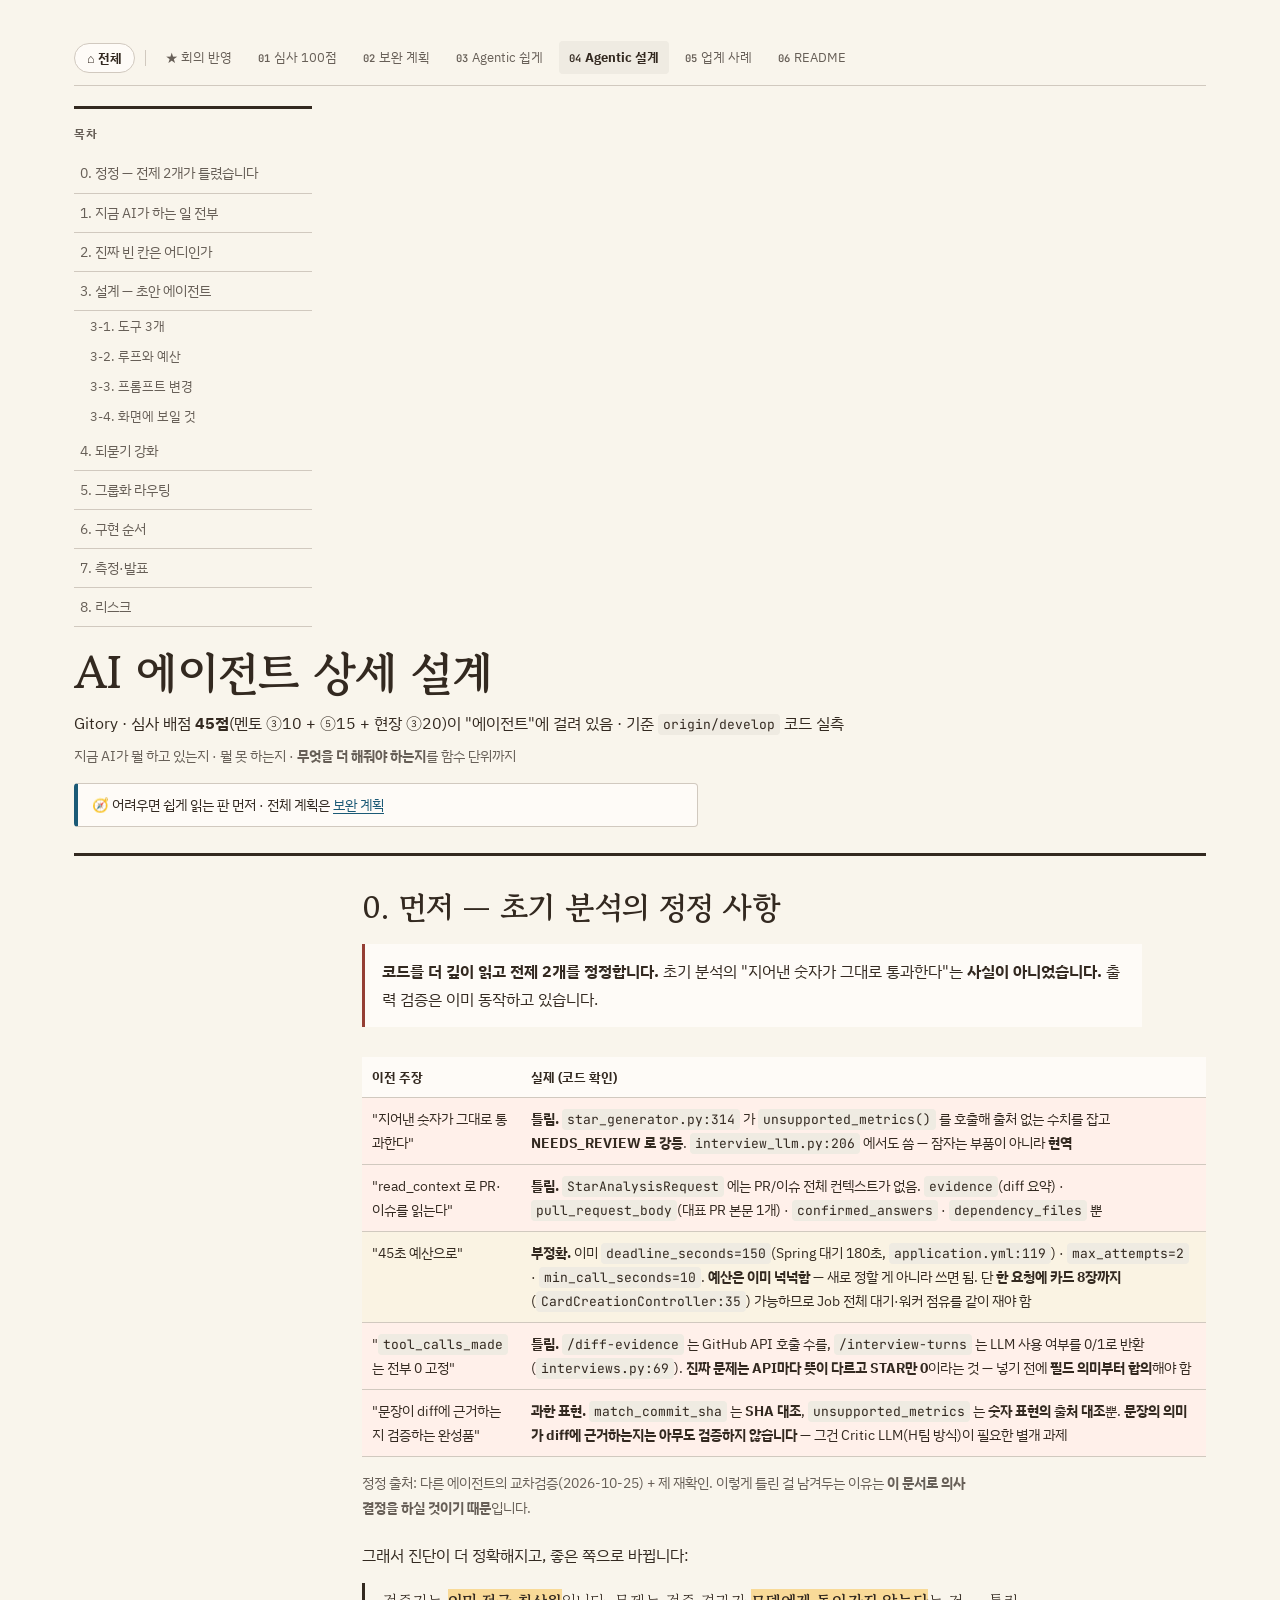
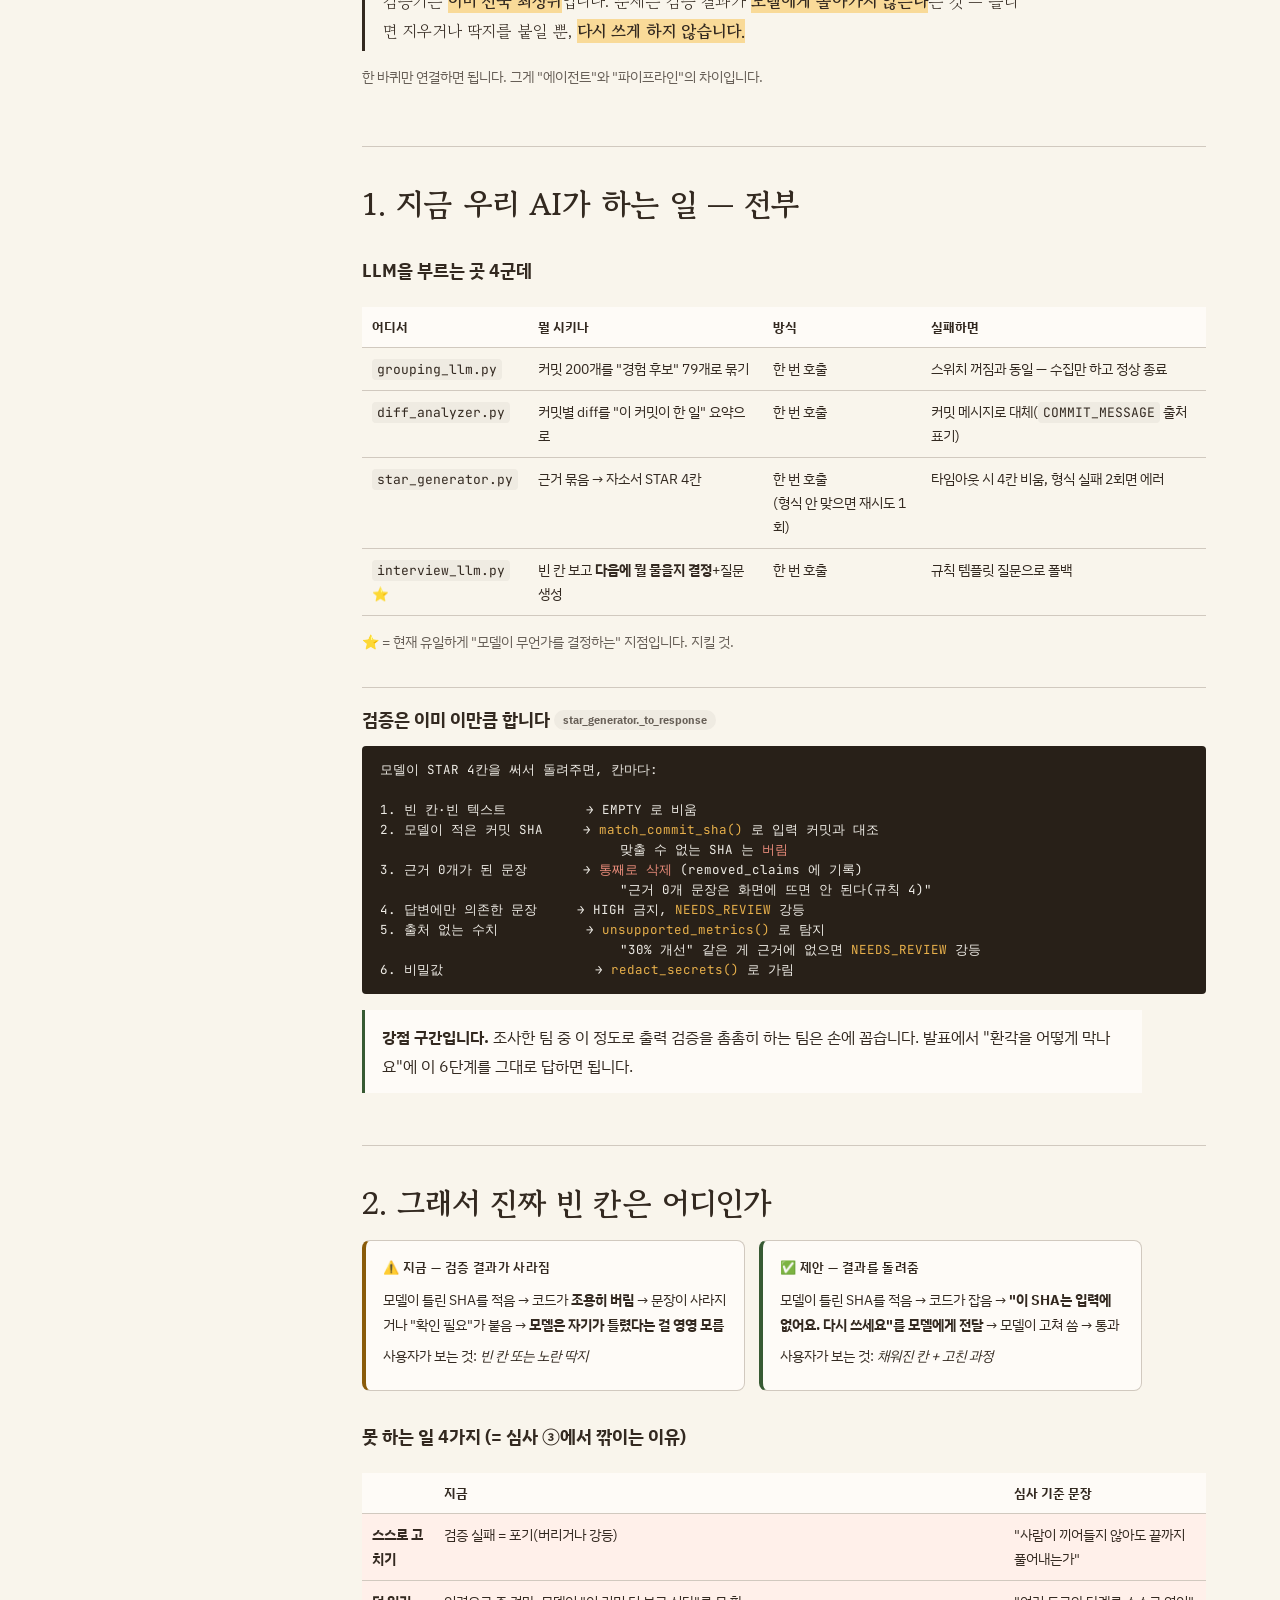
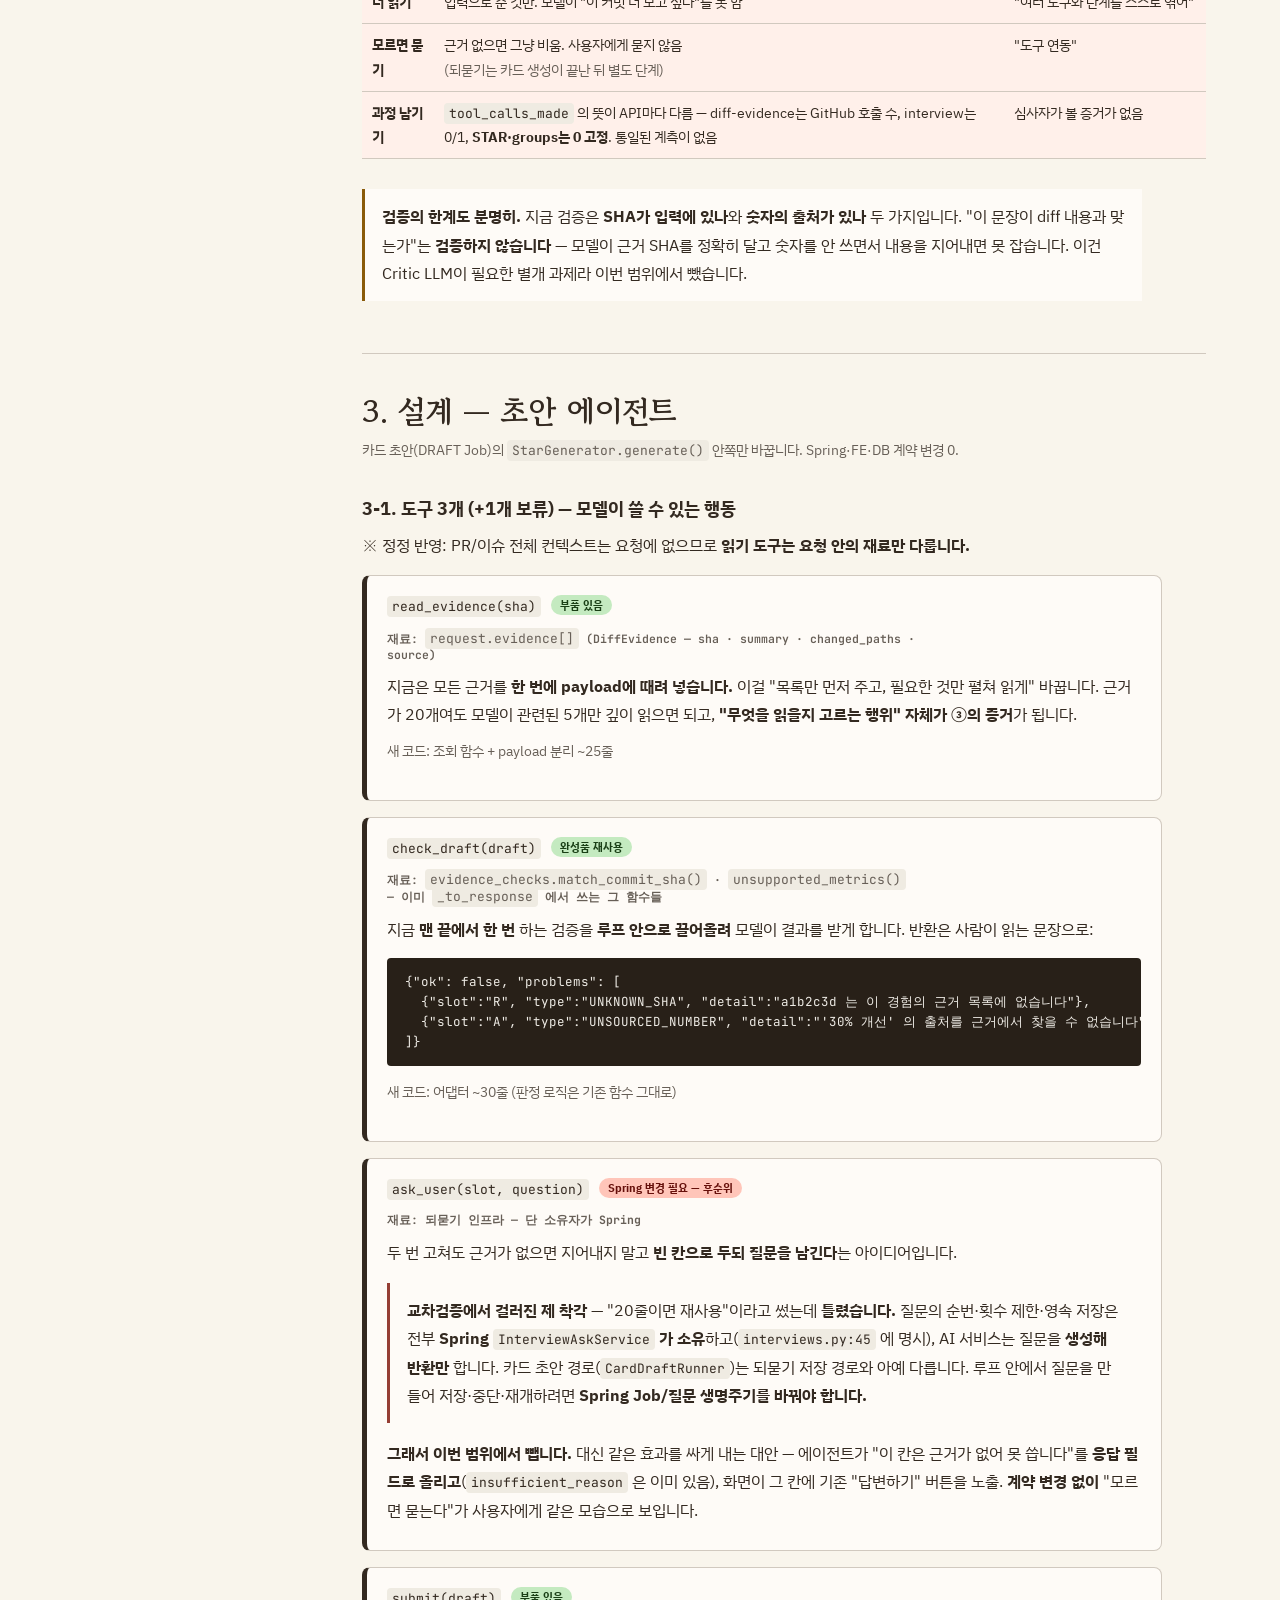
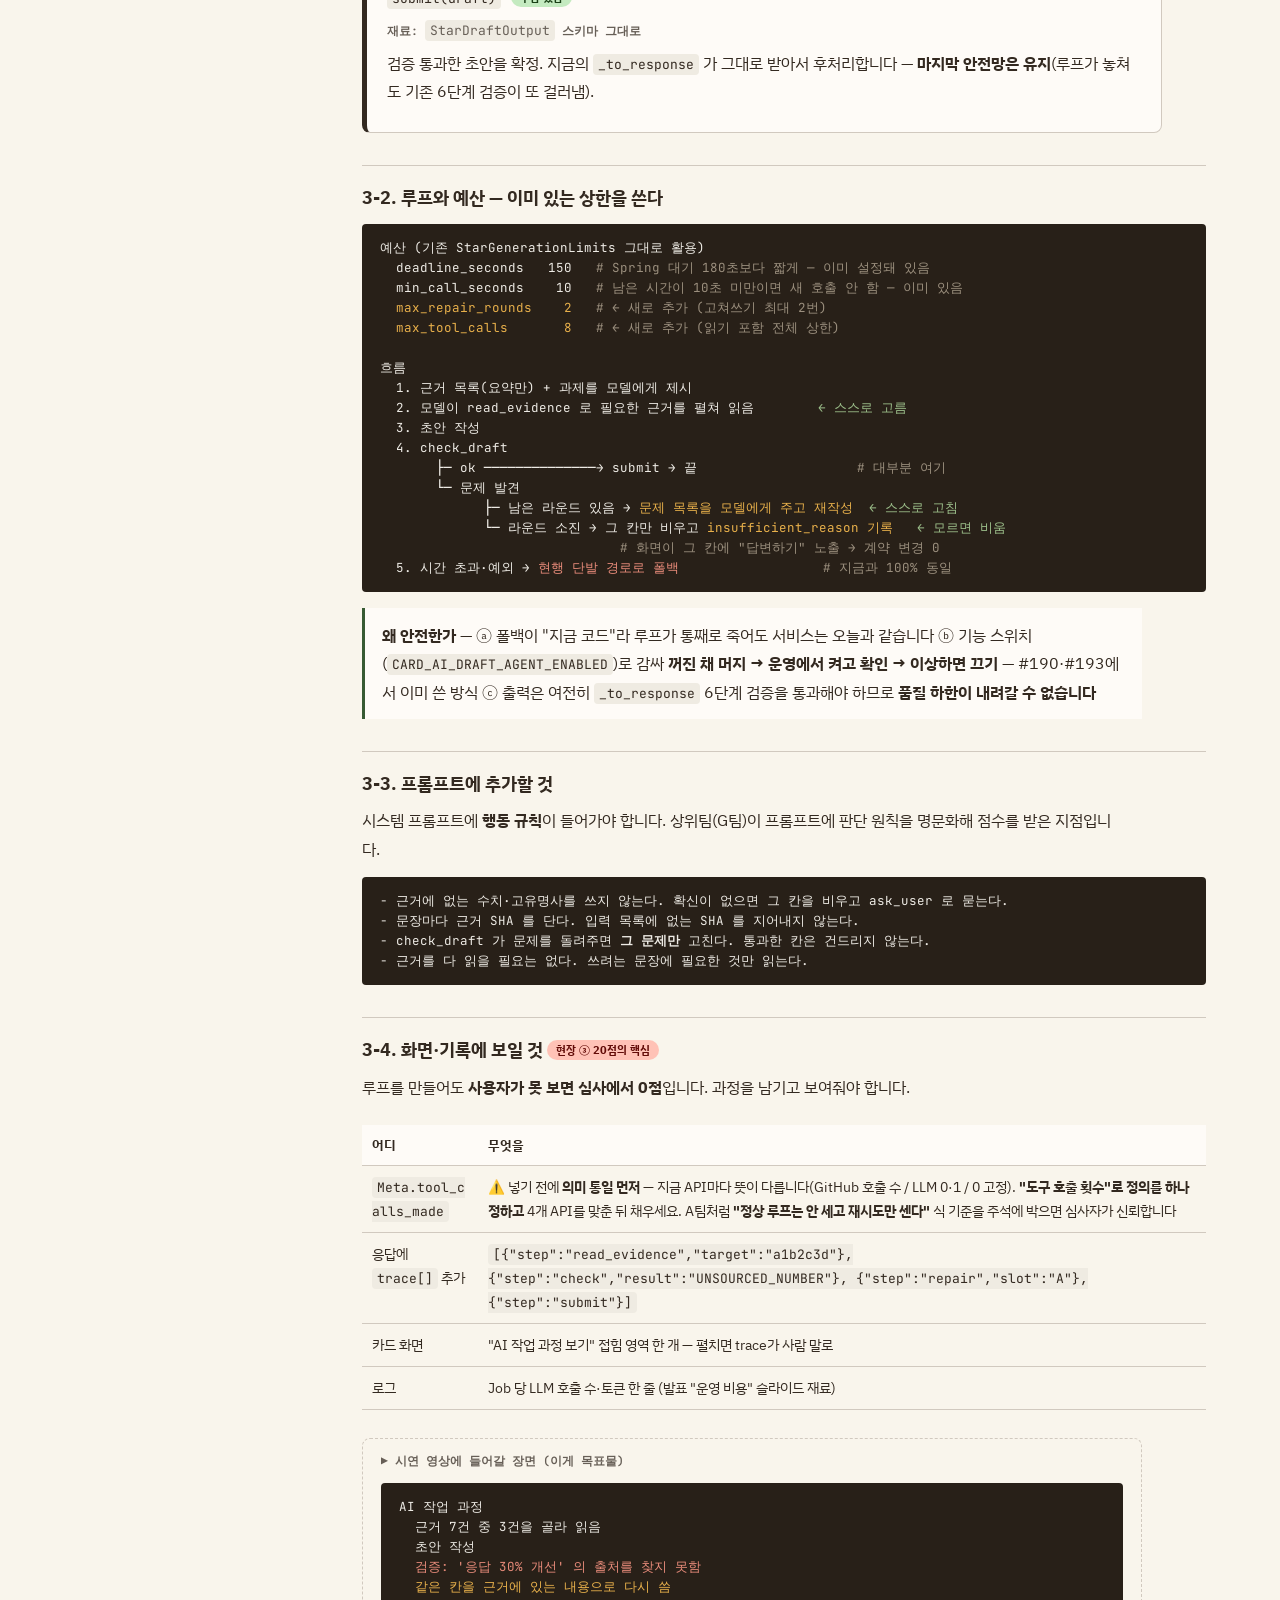
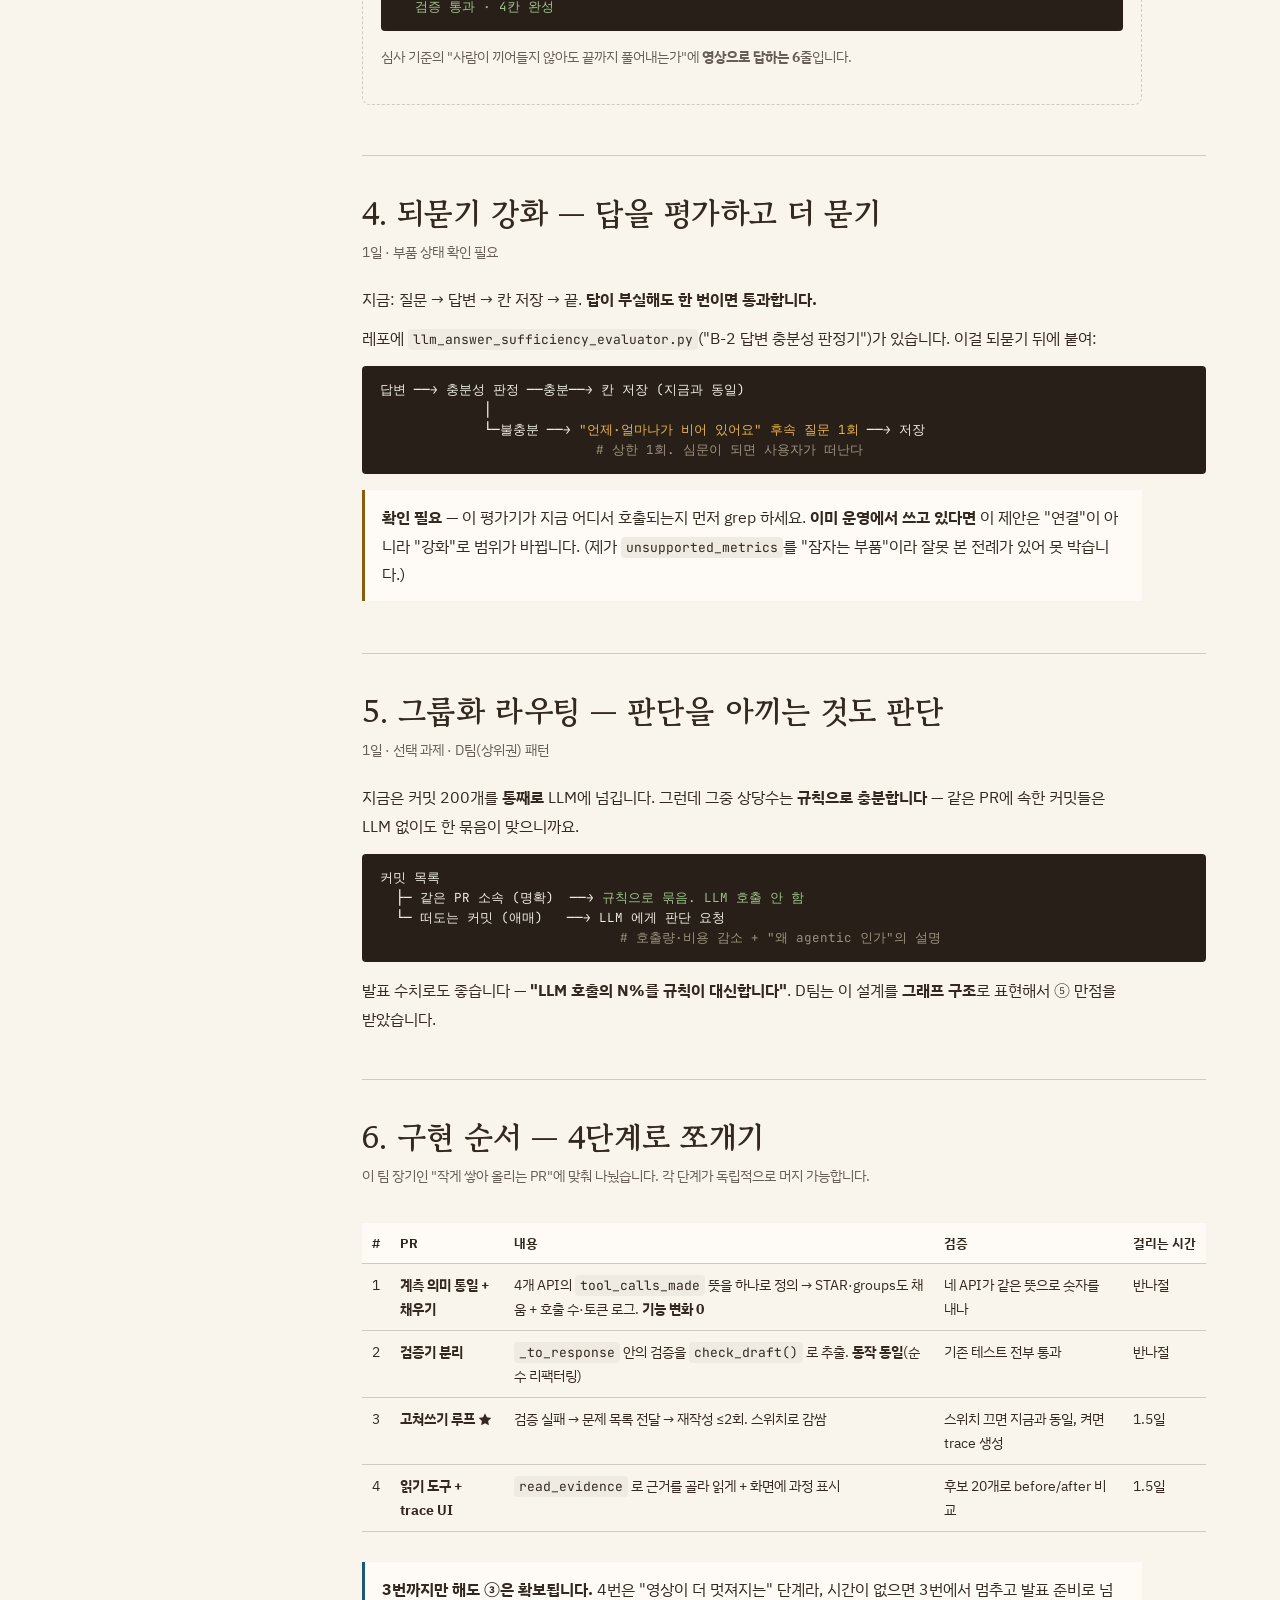
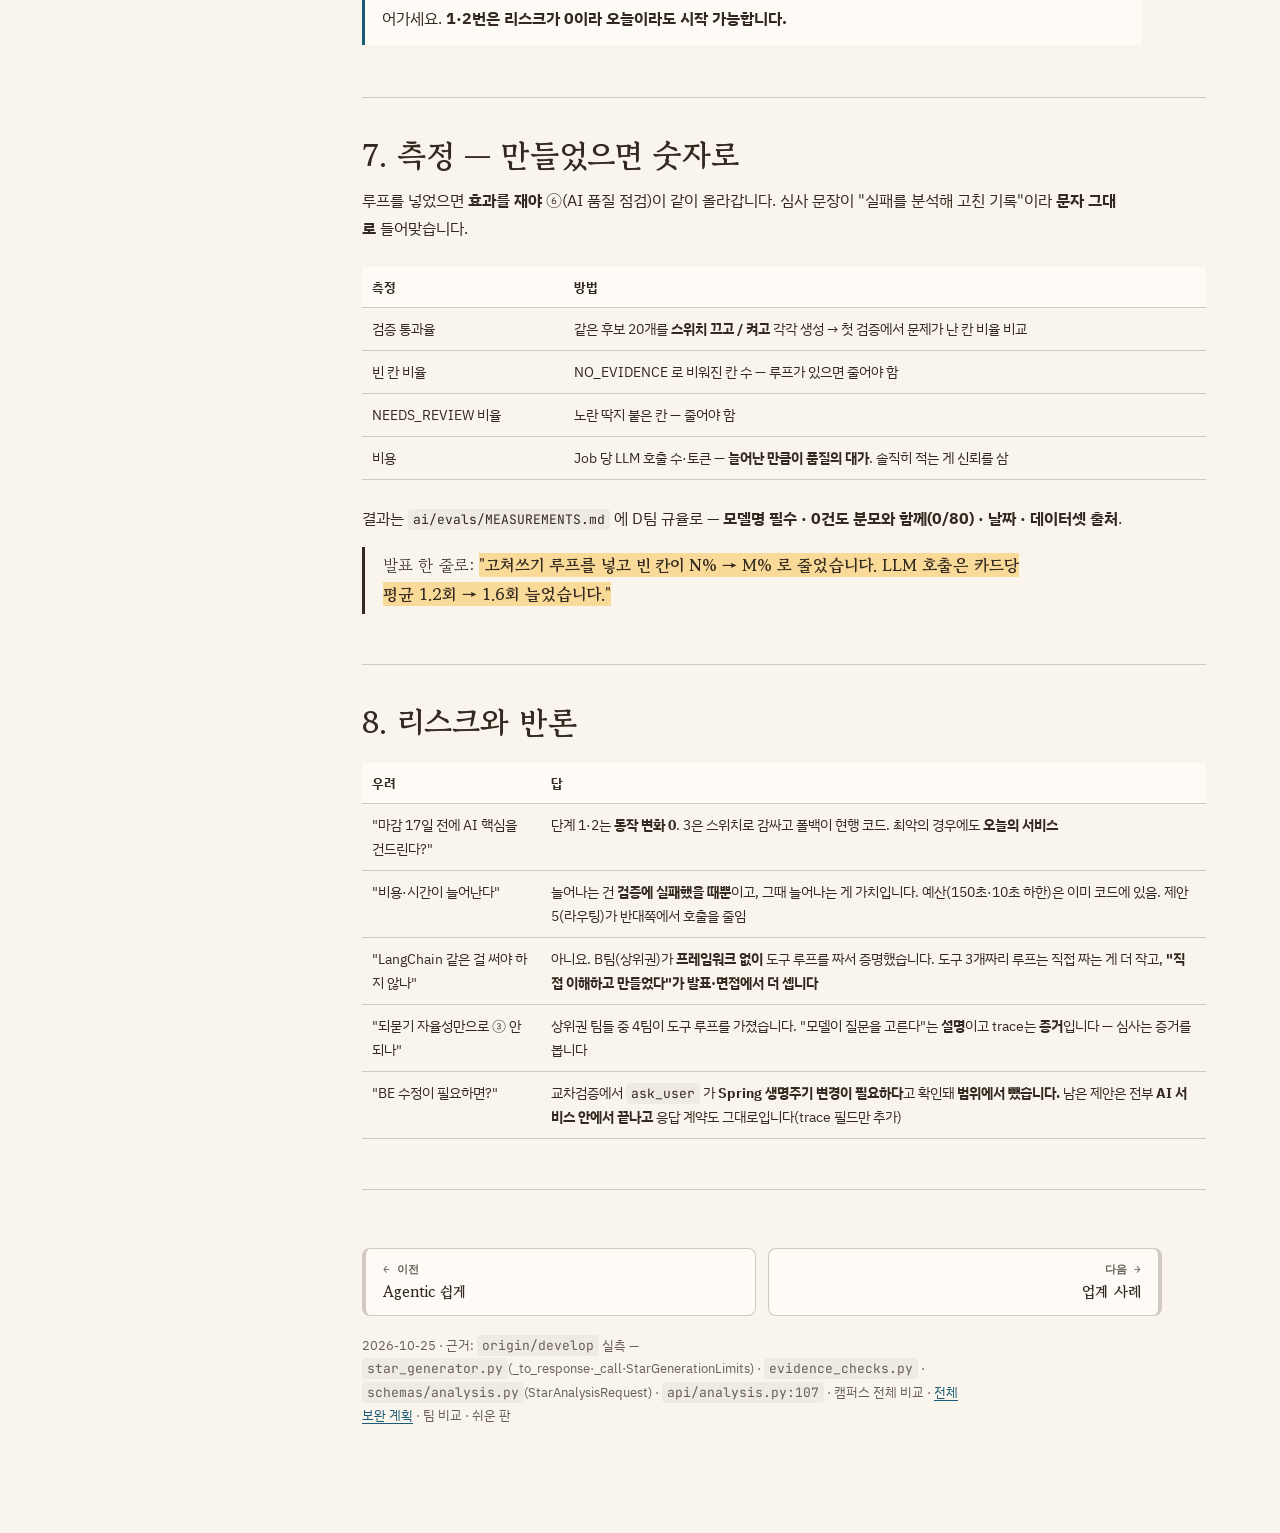
==== agentic-1025.html @ 034ca765 "Gitory 심사 대비 분석 자료" ====
<!doctype html>
<html lang="ko">
<head>
<meta charset="utf-8">
<meta name="viewport" content="width=device-width, initial-scale=1">
<title>AI 에이전트 상세 설계 — Gitory</title>
<link rel="stylesheet" href="claude/tokens.css">
<link rel="stylesheet" href="claude/style.css">
<link rel="stylesheet" href="nav.css">
<style>
.vs{display:grid;grid-template-columns:1fr 1fr;gap:14px;margin:16px 0;max-width:78ch}
.vs .col{border:1px solid var(--color-rule);border-radius:var(--radius-md);padding:15px 17px;background:var(--color-surface)}
.vs .col h4{margin:0 0 9px;font-size:13px;letter-spacing:.03em;color:var(--color-ink);border:0;padding:0}
.vs .now{border-left:4px solid var(--color-amber)}
.vs .next{border-left:4px solid var(--color-green)}
.vs .col p{font-size:14px;margin:6px 0}
.step{border:1px solid var(--color-rule);border-left:5px solid var(--color-ink);border-radius:var(--radius-md);padding:16px 20px;margin:16px 0;max-width:80ch;background:var(--color-surface)}
.step>h4{margin:0 0 10px;font-size:15.5px;color:var(--color-ink);font-weight:700}
.step .meta{font:600 11.5px var(--font-code);color:var(--color-muted);margin-bottom:10px}
.badge{display:inline-block;font:700 10.5px var(--font-body);padding:2px 9px;border-radius:999px;vertical-align:2px;margin-left:6px}
.b-have{background:oklch(90% 0.07 142);color:oklch(33% 0.08 142)}
.b-new{background:oklch(90% 0.08 86);color:oklch(35% 0.1 70)}
.b-fix{background:oklch(89% 0.09 29);color:oklch(33% 0.12 29)}
.scene{border:1px dashed var(--color-rule);border-radius:var(--radius-md);padding:14px 18px;margin:14px 0;max-width:78ch;background:var(--color-paper)}
.scene .t{font:600 11.5px var(--font-code);color:var(--color-muted);display:block;margin-bottom:8px}
</style>
</head>
<body>
<div class="wrap">

<nav class="docnav">
  <a class="home" href="index.html">⌂ 전체</a>
  <span class="sep"></span>
  <a class="d" href="roadmap-1026.html"><span class="k">★</span>회의 반영</a>
  <a class="d" href="rubric-1025.html"><span class="k">01</span>심사 100점</a>
  <a class="d" href="improve-1025.html"><span class="k">02</span>보완 계획</a>
  <a class="d" href="agentic-easy.html"><span class="k">03</span>Agentic 쉽게</a>
  <a class="d on" href="agentic-1025.html"><span class="k">04</span>Agentic 설계</a>
  <a class="d" href="industry-1025.html"><span class="k">05</span>업계 사례</a>
  <a class="d" href="readme-1025.html"><span class="k">06</span>README</a>
</nav>

<header class="hero">
  <h1>AI 에이전트 상세 설계</h1>
  <p class="context">Gitory · 심사 배점 <b>45점</b>(멘토 ③10 + ⑤15 + 현장 ③20)이 "에이전트"에 걸려 있음 · 기준 <code>origin/develop</code> 코드 실측</p>
  <p>지금 AI가 뭘 하고 있는지 · 뭘 못 하는지 · <b>무엇을 더 해줘야 하는지</b>를 함수 단위까지</p>
  <p class="owner">🧭 어려우면 쉽게 읽는 판 먼저 · 전체 계획은 <a href="improve-1025.html">보완 계획</a></p>
</header>

<nav class="toc">
  <b>목차</b>
  <a href="#s0">0. 정정 — 전제 2개가 틀렸습니다</a>
  <a href="#s1">1. 지금 AI가 하는 일 전부</a>
  <a href="#s2">2. 진짜 빈 칸은 어디인가</a>
  <a href="#s3">3. 설계 — 초안 에이전트</a>
  <a href="#s3a" class="sub">3-1. 도구 3개</a>
  <a href="#s3b" class="sub">3-2. 루프와 예산</a>
  <a href="#s3c" class="sub">3-3. 프롬프트 변경</a>
  <a href="#s3d" class="sub">3-4. 화면에 보일 것</a>
  <a href="#s4">4. 되묻기 강화</a>
  <a href="#s5">5. 그룹화 라우팅</a>
  <a href="#s6">6. 구현 순서</a>
  <a href="#s7">7. 측정·발표</a>
  <a href="#s8">8. 리스크</a>
</nav>

<section id="s0">
  <h2>0. 먼저 — 초기 분석의 정정 사항</h2>
  <div class="note r"><p><b>코드를 더 깊이 읽고 전제 2개를 정정합니다.</b> 초기 분석의 "지어낸 숫자가 그대로 통과한다"는 <b>사실이 아니었습니다.</b> 출력 검증은 이미 동작하고 있습니다.</p></div>

  <div class="tblw"><table>
    <tr><th>이전 주장</th><th>실제 (코드 확인)</th></tr>
    <tr class="bad"><td>"지어낸 숫자가 그대로 통과한다"</td><td><b>틀림.</b> <code>star_generator.py:314</code> 가 <code>unsupported_metrics()</code> 를 호출해 출처 없는 수치를 잡고 <b>NEEDS_REVIEW 로 강등</b>. <code>interview_llm.py:206</code> 에서도 씀 — 잠자는 부품이 아니라 <b>현역</b></td></tr>
    <tr class="bad"><td>"read_context 로 PR·이슈를 읽는다"</td><td><b>틀림.</b> <code>StarAnalysisRequest</code> 에는 PR/이슈 전체 컨텍스트가 없음. <code>evidence</code>(diff 요약) · <code>pull_request_body</code>(대표 PR 본문 1개) · <code>confirmed_answers</code> · <code>dependency_files</code> 뿐</td></tr>
    <tr class="warn"><td>"45초 예산으로"</td><td><b>부정확.</b> 이미 <code>deadline_seconds=150</code>(Spring 대기 180초, <code>application.yml:119</code>) · <code>max_attempts=2</code> · <code>min_call_seconds=10</code>. <b>예산은 이미 넉넉함</b> — 새로 정할 게 아니라 쓰면 됨. 단 <b>한 요청에 카드 8장까지</b>(<code>CardCreationController:35</code>) 가능하므로 Job 전체 대기·워커 점유를 같이 재야 함</td></tr>
    <tr class="bad"><td>"<code>tool_calls_made</code> 는 전부 0 고정"</td><td><b>틀림.</b> <code>/diff-evidence</code> 는 GitHub API 호출 수를, <code>/interview-turns</code> 는 LLM 사용 여부를 0/1로 반환(<code>interviews.py:69</code>). <b>진짜 문제는 API마다 뜻이 다르고 STAR만 0</b>이라는 것 — 넣기 전에 <b>필드 의미부터 합의</b>해야 함</td></tr>
    <tr class="bad"><td>"문장이 diff에 근거하는지 검증하는 완성품"</td><td><b>과한 표현.</b> <code>match_commit_sha</code> 는 <b>SHA 대조</b>, <code>unsupported_metrics</code> 는 <b>숫자 표현의 출처 대조</b>뿐. <b>문장의 의미가 diff에 근거하는지는 아무도 검증하지 않습니다</b> — 그건 Critic LLM(H팀 방식)이 필요한 별개 과제</td></tr>
  </table></div>
  <p class="kicker">정정 출처: 다른 에이전트의 교차검증(2026-10-25) + 제 재확인. 이렇게 틀린 걸 남겨두는 이유는 <b>이 문서로 의사결정을 하실 것이기 때문</b>입니다.</p>

  <p>그래서 진단이 더 정확해지고, 좋은 쪽으로 바뀝니다:</p>
  <div class="say">검증기는 <b>이미 전국 최상위</b>입니다. 문제는 검증 결과가 <b>모델에게 돌아가지 않는다</b>는 것 — 틀리면 지우거나 딱지를 붙일 뿐, <b>다시 쓰게 하지 않습니다.</b></div>
  <p class="kicker">한 바퀴만 연결하면 됩니다. 그게 "에이전트"와 "파이프라인"의 차이입니다.</p>
</section>

<section id="s1">
  <h2>1. 지금 우리 AI가 하는 일 — 전부</h2>

  <h3>LLM을 부르는 곳 4군데</h3>
  <div class="tblw"><table>
    <tr><th>어디서</th><th>뭘 시키나</th><th>방식</th><th>실패하면</th></tr>
    <tr><td><code>grouping_llm.py</code></td><td>커밋 200개를 "경험 후보" 79개로 묶기</td><td>한 번 호출</td><td>스위치 꺼짐과 동일 — 수집만 하고 정상 종료</td></tr>
    <tr><td><code>diff_analyzer.py</code></td><td>커밋별 diff를 "이 커밋이 한 일" 요약으로</td><td>한 번 호출</td><td>커밋 메시지로 대체(<code>COMMIT_MESSAGE</code> 출처 표기)</td></tr>
    <tr><td><code>star_generator.py</code></td><td>근거 묶음 → 자소서 STAR 4칸</td><td>한 번 호출<br>(형식 안 맞으면 재시도 1회)</td><td>타임아웃 시 4칸 비움, 형식 실패 2회면 에러</td></tr>
    <tr><td><code>interview_llm.py</code> ⭐</td><td>빈 칸 보고 <b>다음에 뭘 물을지 결정</b>+질문 생성</td><td>한 번 호출</td><td>규칙 템플릿 질문으로 폴백</td></tr>
  </table></div>
  <p class="kicker">⭐ = 현재 유일하게 "모델이 무언가를 결정하는" 지점입니다. 지킬 것.</p>

  <h3>검증은 이미 이만큼 합니다 <span class="tag t-lo">star_generator._to_response</span></h3>
  <pre>모델이 STAR 4칸을 써서 돌려주면, 칸마다:

1. 빈 칸·빈 텍스트          → EMPTY 로 비움
2. 모델이 적은 커밋 SHA     → <span class="hi">match_commit_sha()</span> 로 입력 커밋과 대조
                              맞출 수 없는 SHA 는 <span class="bad">버림</span>
3. 근거 0개가 된 문장       → <span class="bad">통째로 삭제</span> (removed_claims 에 기록)
                              "근거 0개 문장은 화면에 뜨면 안 된다(규칙 4)"
4. 답변에만 의존한 문장     → HIGH 금지, <span class="hi">NEEDS_REVIEW</span> 강등
5. 출처 없는 수치           → <span class="hi">unsupported_metrics()</span> 로 탐지
                              "30% 개선" 같은 게 근거에 없으면 <span class="hi">NEEDS_REVIEW</span> 강등
6. 비밀값                   → <span class="hi">redact_secrets()</span> 로 가림</pre>
  <div class="note g"><p><b>강점 구간입니다.</b> 조사한 팀 중 이 정도로 출력 검증을 촘촘히 하는 팀은 손에 꼽습니다. 발표에서 "환각을 어떻게 막나요"에 이 6단계를 그대로 답하면 됩니다.</p></div>
</section>

<section id="s2">
  <h2>2. 그래서 진짜 빈 칸은 어디인가</h2>

  <div class="vs">
    <div class="col now"><h4>⚠️ 지금 — 검증 결과가 사라짐</h4>
      <p>모델이 틀린 SHA를 적음 → 코드가 <b>조용히 버림</b> → 문장이 사라지거나 "확인 필요"가 붙음 → <b>모델은 자기가 틀렸다는 걸 영영 모름</b></p>
      <p>사용자가 보는 것: <i>빈 칸 또는 노란 딱지</i></p></div>
    <div class="col next"><h4>✅ 제안 — 결과를 돌려줌</h4>
      <p>모델이 틀린 SHA를 적음 → 코드가 잡음 → <b>"이 SHA는 입력에 없어요. 다시 쓰세요"를 모델에게 전달</b> → 모델이 고쳐 씀 → 통과</p>
      <p>사용자가 보는 것: <i>채워진 칸 + 고친 과정</i></p></div>
  </div>

  <h3>못 하는 일 4가지 (= 심사 ③에서 깎이는 이유)</h3>
  <div class="tblw"><table>
    <tr><th></th><th>지금</th><th>심사 기준 문장</th></tr>
    <tr class="bad"><td><b>스스로 고치기</b></td><td>검증 실패 = 포기(버리거나 강등)</td><td>"사람이 끼어들지 않아도 끝까지 풀어내는가"</td></tr>
    <tr class="bad"><td><b>더 읽기</b></td><td>입력으로 준 것만. 모델이 "이 커밋 더 보고 싶다"를 못 함</td><td>"여러 도구와 단계를 스스로 엮어"</td></tr>
    <tr class="bad"><td><b>모르면 묻기</b></td><td>근거 없으면 그냥 비움. 사용자에게 묻지 않음<br><span class="kicker">(되묻기는 카드 생성이 끝난 뒤 별도 단계)</span></td><td>"도구 연동"</td></tr>
    <tr class="bad"><td><b>과정 남기기</b></td><td><code>tool_calls_made</code> 의 뜻이 API마다 다름 — diff-evidence는 GitHub 호출 수, interview는 0/1, <b>STAR·groups는 0 고정</b>. 통일된 계측이 없음</td><td>심사자가 볼 증거가 없음</td></tr>
  </table></div>
  <div class="note"><p><b>검증의 한계도 분명히.</b> 지금 검증은 <b>SHA가 입력에 있나</b>와 <b>숫자의 출처가 있나</b> 두 가지입니다. "이 문장이 diff 내용과 맞는가"는 <b>검증하지 않습니다</b> — 모델이 근거 SHA를 정확히 달고 숫자를 안 쓰면서 내용을 지어내면 못 잡습니다. 이건 Critic LLM이 필요한 별개 과제라 이번 범위에서 뺐습니다.</p></div>
</section>

<section id="s3">
  <h2>3. 설계 — 초안 에이전트</h2>
  <p class="kicker">카드 초안(DRAFT Job)의 <code>StarGenerator.generate()</code> 안쪽만 바꿉니다. Spring·FE·DB 계약 변경 0.</p>

  <h3 id="s3a">3-1. 도구 3개 (+1개 보류) — 모델이 쓸 수 있는 행동</h3>
  <p>※ 정정 반영: PR/이슈 전체 컨텍스트는 요청에 없으므로 <b>읽기 도구는 요청 안의 재료만 다룹니다.</b></p>

  <div class="step">
    <h4><code>read_evidence(sha)</code> <span class="badge b-have">부품 있음</span></h4>
    <p class="meta">재료: <code>request.evidence[]</code> (DiffEvidence — sha · summary · changed_paths · source)</p>
    <p>지금은 모든 근거를 <b>한 번에 payload에 때려 넣습니다.</b> 이걸 "목록만 먼저 주고, 필요한 것만 펼쳐 읽게" 바꿉니다. 근거가 20개여도 모델이 관련된 5개만 깊이 읽으면 되고, <b>"무엇을 읽을지 고르는 행위" 자체가 ③의 증거</b>가 됩니다.</p>
    <p class="kicker">새 코드: 조회 함수 + payload 분리 ~25줄</p>
  </div>

  <div class="step">
    <h4><code>check_draft(draft)</code> <span class="badge b-have">완성품 재사용</span></h4>
    <p class="meta">재료: <code>evidence_checks.match_commit_sha()</code> · <code>unsupported_metrics()</code> — 이미 <code>_to_response</code> 에서 쓰는 그 함수들</p>
    <p>지금 <b>맨 끝에서 한 번</b> 하는 검증을 <b>루프 안으로 끌어올려</b> 모델이 결과를 받게 합니다. 반환은 사람이 읽는 문장으로:</p>
    <pre>{"ok": false, "problems": [
  {"slot":"R", "type":"UNKNOWN_SHA", "detail":"a1b2c3d 는 이 경험의 근거 목록에 없습니다"},
  {"slot":"A", "type":"UNSOURCED_NUMBER", "detail":"'30% 개선' 의 출처를 근거에서 찾을 수 없습니다"}
]}</pre>
    <p class="kicker">새 코드: 어댑터 ~30줄 (판정 로직은 기존 함수 그대로)</p>
  </div>

  <div class="step">
    <h4><code>ask_user(slot, question)</code> <span class="badge b-fix">Spring 변경 필요 — 후순위</span></h4>
    <p class="meta">재료: 되묻기 인프라 — 단 <b>소유자가 Spring</b></p>
    <p>두 번 고쳐도 근거가 없으면 지어내지 말고 <b>빈 칸으로 두되 질문을 남긴다</b>는 아이디어입니다.</p>
    <div class="note r"><p><b>교차검증에서 걸러진 제 착각</b> — "20줄이면 재사용"이라고 썼는데 <b>틀렸습니다.</b> 질문의 순번·횟수 제한·영속 저장은 전부 <b>Spring <code>InterviewAskService</code> 가 소유</b>하고(<code>interviews.py:45</code> 에 명시), AI 서비스는 질문을 <b>생성해 반환만</b> 합니다. 카드 초안 경로(<code>CardDraftRunner</code>)는 되묻기 저장 경로와 아예 다릅니다. 루프 안에서 질문을 만들어 저장·중단·재개하려면 <b>Spring Job/질문 생명주기를 바꿔야 합니다.</b></p></div>
    <p><b>그래서 이번 범위에서 뺍니다.</b> 대신 같은 효과를 싸게 내는 대안 — 에이전트가 "이 칸은 근거가 없어 못 씁니다"를 <b>응답 필드로 올리고</b>(<code>insufficient_reason</code> 은 이미 있음), 화면이 그 칸에 기존 "답변하기" 버튼을 노출. <b>계약 변경 없이</b> "모르면 묻는다"가 사용자에게 같은 모습으로 보입니다.</p>
  </div>

  <div class="step">
    <h4><code>submit(draft)</code> <span class="badge b-have">부품 있음</span></h4>
    <p class="meta">재료: <code>StarDraftOutput</code> 스키마 그대로</p>
    <p>검증 통과한 초안을 확정. 지금의 <code>_to_response</code> 가 그대로 받아서 후처리합니다 — <b>마지막 안전망은 유지</b>(루프가 놓쳐도 기존 6단계 검증이 또 걸러냄).</p>
  </div>

  <h3 id="s3b">3-2. 루프와 예산 — 이미 있는 상한을 쓴다</h3>
  <pre>예산 (기존 StarGenerationLimits 그대로 활용)
  deadline_seconds   150   <span class="c"># Spring 대기 180초보다 짧게 — 이미 설정돼 있음</span>
  min_call_seconds    10   <span class="c"># 남은 시간이 10초 미만이면 새 호출 안 함 — 이미 있음</span>
  <span class="hi">max_repair_rounds    2</span>   <span class="c"># ← 새로 추가 (고쳐쓰기 최대 2번)</span>
  <span class="hi">max_tool_calls       8</span>   <span class="c"># ← 새로 추가 (읽기 포함 전체 상한)</span>

흐름
  1. 근거 목록(요약만) + 과제를 모델에게 제시
  2. 모델이 read_evidence 로 필요한 근거를 펼쳐 읽음        <span class="ok">← 스스로 고름</span>
  3. 초안 작성
  4. check_draft
       ├─ ok ──────────────→ submit → 끝                    <span class="c"># 대부분 여기</span>
       └─ 문제 발견
             ├─ 남은 라운드 있음 → <span class="hi">문제 목록을 모델에게 주고 재작성</span>  <span class="ok">← 스스로 고침</span>
             └─ 라운드 소진 → 그 칸만 비우고 <span class="hi">insufficient_reason 기록</span>   <span class="ok">← 모르면 비움</span>
                              <span class="c"># 화면이 그 칸에 "답변하기" 노출 → 계약 변경 0</span>
  5. 시간 초과·예외 → <span class="bad">현행 단발 경로로 폴백</span>                  <span class="c"># 지금과 100% 동일</span></pre>

  <div class="note g"><p><b>왜 안전한가</b> — ⓐ 폴백이 "지금 코드"라 루프가 통째로 죽어도 서비스는 오늘과 같습니다 ⓑ 기능 스위치(<code>CARD_AI_DRAFT_AGENT_ENABLED</code>)로 감싸 <b>꺼진 채 머지 → 운영에서 켜고 확인 → 이상하면 끄기</b> — #190·#193에서 이미 쓴 방식 ⓒ 출력은 여전히 <code>_to_response</code> 6단계 검증을 통과해야 하므로 <b>품질 하한이 내려갈 수 없습니다</b></p></div>

  <h3 id="s3c">3-3. 프롬프트에 추가할 것</h3>
  <p>시스템 프롬프트에 <b>행동 규칙</b>이 들어가야 합니다. 상위팀(G팀)이 프롬프트에 판단 원칙을 명문화해 점수를 받은 지점입니다.</p>
  <pre>- 근거에 없는 수치·고유명사를 쓰지 않는다. 확신이 없으면 그 칸을 비우고 ask_user 로 묻는다.
- 문장마다 근거 SHA 를 단다. 입력 목록에 없는 SHA 를 지어내지 않는다.
- check_draft 가 문제를 돌려주면 <b>그 문제만</b> 고친다. 통과한 칸은 건드리지 않는다.
- 근거를 다 읽을 필요는 없다. 쓰려는 문장에 필요한 것만 읽는다.</pre>

  <h3 id="s3d">3-4. 화면·기록에 보일 것 <span class="tag t-hi">현장 ③ 20점의 핵심</span></h3>
  <p>루프를 만들어도 <b>사용자가 못 보면 심사에서 0점</b>입니다. 과정을 남기고 보여줘야 합니다.</p>
  <div class="tblw"><table>
    <tr><th>어디</th><th>무엇을</th></tr>
    <tr><td><code>Meta.tool_calls_made</code></td><td>⚠️ 넣기 전에 <b>의미 통일 먼저</b> — 지금 API마다 뜻이 다릅니다(GitHub 호출 수 / LLM 0·1 / 0 고정). <b>"도구 호출 횟수"로 정의를 하나 정하고</b> 4개 API를 맞춘 뒤 채우세요. A팀처럼 <b>"정상 루프는 안 세고 재시도만 센다"</b> 식 기준을 주석에 박으면 심사자가 신뢰합니다</td></tr>
    <tr><td>응답에 <code>trace[]</code> 추가</td><td><code>[{"step":"read_evidence","target":"a1b2c3d"}, {"step":"check","result":"UNSOURCED_NUMBER"}, {"step":"repair","slot":"A"}, {"step":"submit"}]</code></td></tr>
    <tr><td>카드 화면</td><td>"AI 작업 과정 보기" 접힘 영역 한 개 — 펼치면 trace가 사람 말로</td></tr>
    <tr><td>로그</td><td>Job 당 LLM 호출 수·토큰 한 줄 (발표 "운영 비용" 슬라이드 재료)</td></tr>
  </table></div>

  <div class="scene"><span class="t">▶ 시연 영상에 들어갈 장면 (이게 목표물)</span>
  <pre>AI 작업 과정
  근거 7건 중 3건을 골라 읽음
  초안 작성
  <span class="bad">검증: '응답 30% 개선' 의 출처를 찾지 못함</span>
  <span class="hi">같은 칸을 근거에 있는 내용으로 다시 씀</span>
  <span class="ok">검증 통과 · 4칸 완성</span></pre>
  <p class="kicker">심사 기준의 "사람이 끼어들지 않아도 끝까지 풀어내는가"에 <b>영상으로 답하는 6줄</b>입니다.</p></div>
</section>

<section id="s4">
  <h2>4. 되묻기 강화 — 답을 평가하고 더 묻기</h2>
  <p class="kicker">1일 · 부품 상태 확인 필요</p>
  <p>지금: 질문 → 답변 → 칸 저장 → 끝. <b>답이 부실해도 한 번이면 통과합니다.</b></p>
  <p>레포에 <code>llm_answer_sufficiency_evaluator.py</code>("B-2 답변 충분성 판정기")가 있습니다. 이걸 되묻기 뒤에 붙여:</p>
  <pre>답변 ──→ 충분성 판정 ──충분──→ 칸 저장 (지금과 동일)
             │
             └─불충분 ──→ <span class="hi">"언제·얼마나가 비어 있어요" 후속 질문 1회</span> ──→ 저장
                           <span class="c"># 상한 1회. 심문이 되면 사용자가 떠난다</span></pre>
  <div class="note"><p><b>확인 필요</b> — 이 평가기가 지금 어디서 호출되는지 먼저 grep 하세요. <b>이미 운영에서 쓰고 있다면</b> 이 제안은 "연결"이 아니라 "강화"로 범위가 바뀝니다. (제가 <code>unsupported_metrics</code>를 "잠자는 부품"이라 잘못 본 전례가 있어 못 박습니다.)</p></div>
</section>

<section id="s5">
  <h2>5. 그룹화 라우팅 — 판단을 아끼는 것도 판단</h2>
  <p class="kicker">1일 · 선택 과제 · D팀(상위권) 패턴</p>
  <p>지금은 커밋 200개를 <b>통째로</b> LLM에 넘깁니다. 그런데 그중 상당수는 <b>규칙으로 충분합니다</b> — 같은 PR에 속한 커밋들은 LLM 없이도 한 묶음이 맞으니까요.</p>
  <pre>커밋 목록
  ├─ 같은 PR 소속 (명확)  ──→ <span class="ok">규칙으로 묶음. LLM 호출 안 함</span>
  └─ 떠도는 커밋 (애매)   ──→ LLM 에게 판단 요청
                              <span class="c"># 호출량·비용 감소 + "왜 agentic 인가"의 설명</span></pre>
  <p>발표 수치로도 좋습니다 — <b>"LLM 호출의 N%를 규칙이 대신합니다"</b>. D팀는 이 설계를 <b>그래프 구조</b>로 표현해서 ⑤ 만점을 받았습니다.</p>
</section>

<section id="s6">
  <h2>6. 구현 순서 — 4단계로 쪼개기</h2>
  <p class="kicker">이 팀 장기인 "작게 쌓아 올리는 PR"에 맞춰 나눴습니다. 각 단계가 독립적으로 머지 가능합니다.</p>
  <div class="tblw"><table>
    <tr><th>#</th><th>PR</th><th>내용</th><th>검증</th><th>걸리는 시간</th></tr>
    <tr><td>1</td><td><b>계측 의미 통일 + 채우기</b></td><td>4개 API의 <code>tool_calls_made</code> 뜻을 하나로 정의 → STAR·groups도 채움 + 호출 수·토큰 로그. <b>기능 변화 0</b></td><td>네 API가 같은 뜻으로 숫자를 내나</td><td>반나절</td></tr>
    <tr><td>2</td><td><b>검증기 분리</b></td><td><code>_to_response</code> 안의 검증을 <code>check_draft()</code> 로 추출. <b>동작 동일</b>(순수 리팩터링)</td><td>기존 테스트 전부 통과</td><td>반나절</td></tr>
    <tr><td>3</td><td><b>고쳐쓰기 루프</b> ★</td><td>검증 실패 → 문제 목록 전달 → 재작성 ≤2회. 스위치로 감쌈</td><td>스위치 끄면 지금과 동일, 켜면 trace 생성</td><td>1.5일</td></tr>
    <tr><td>4</td><td><b>읽기 도구 + trace UI</b></td><td><code>read_evidence</code> 로 근거를 골라 읽게 + 화면에 과정 표시</td><td>후보 20개로 before/after 비교</td><td>1.5일</td></tr>
  </table></div>
  <div class="note b"><p><b>3번까지만 해도 ③은 확보됩니다.</b> 4번은 "영상이 더 멋져지는" 단계라, 시간이 없으면 3번에서 멈추고 발표 준비로 넘어가세요. <b>1·2번은 리스크가 0이라 오늘이라도 시작 가능합니다.</b></p></div>
</section>

<section id="s7">
  <h2>7. 측정 — 만들었으면 숫자로</h2>
  <p>루프를 넣었으면 <b>효과를 재야</b> ⑥(AI 품질 점검)이 같이 올라갑니다. 심사 문장이 "실패를 분석해 고친 기록"이라 <b>문자 그대로</b> 들어맞습니다.</p>
  <div class="tblw"><table>
    <tr><th>측정</th><th>방법</th></tr>
    <tr><td>검증 통과율</td><td>같은 후보 20개를 <b>스위치 끄고 / 켜고</b> 각각 생성 → 첫 검증에서 문제가 난 칸 비율 비교</td></tr>
    <tr><td>빈 칸 비율</td><td>NO_EVIDENCE 로 비워진 칸 수 — 루프가 있으면 줄어야 함</td></tr>
    <tr><td>NEEDS_REVIEW 비율</td><td>노란 딱지 붙은 칸 — 줄어야 함</td></tr>
    <tr><td>비용</td><td>Job 당 LLM 호출 수·토큰 — <b>늘어난 만큼이 품질의 대가</b>. 솔직히 적는 게 신뢰를 삼</td></tr>
  </table></div>
  <p>결과는 <code>ai/evals/MEASUREMENTS.md</code> 에 D팀 규율로 — <b>모델명 필수 · 0건도 분모와 함께(0/80) · 날짜 · 데이터셋 출처</b>.</p>
  <div class="say">발표 한 줄로: <b>"고쳐쓰기 루프를 넣고 빈 칸이 N% → M% 로 줄었습니다. LLM 호출은 카드당 평균 1.2회 → 1.6회 늘었습니다."</b></div>
</section>

<section id="s8">
  <h2>8. 리스크와 반론</h2>
  <div class="tblw"><table>
    <tr><th>우려</th><th>답</th></tr>
    <tr><td>"마감 17일 전에 AI 핵심을 건드린다?"</td><td>단계 1·2는 <b>동작 변화 0</b>. 3은 스위치로 감싸고 폴백이 현행 코드. 최악의 경우에도 <b>오늘의 서비스</b></td></tr>
    <tr><td>"비용·시간이 늘어난다"</td><td>늘어나는 건 <b>검증에 실패했을 때뿐</b>이고, 그때 늘어나는 게 가치입니다. 예산(150초·10초 하한)은 이미 코드에 있음. 제안 5(라우팅)가 반대쪽에서 호출을 줄임</td></tr>
    <tr><td>"LangChain 같은 걸 써야 하지 않나"</td><td>아니요. B팀(상위권)가 <b>프레임워크 없이</b> 도구 루프를 짜서 증명했습니다. 도구 3개짜리 루프는 직접 짜는 게 더 작고, <b>"직접 이해하고 만들었다"가 발표·면접에서 더 셉니다</b></td></tr>
    <tr><td>"되묻기 자율성만으로 ③ 안 되나"</td><td>상위권 팀들 중 4팀이 도구 루프를 가졌습니다. "모델이 질문을 고른다"는 <b>설명</b>이고 trace는 <b>증거</b>입니다 — 심사는 증거를 봅니다</td></tr>
    <tr><td>"BE 수정이 필요하면?"</td><td>교차검증에서 <code>ask_user</code> 가 <b>Spring 생명주기 변경이 필요하다</b>고 확인돼 <b>범위에서 뺐습니다.</b> 남은 제안은 전부 <b>AI 서비스 안에서 끝나고</b> 응답 계약도 그대로입니다(trace 필드만 추가)</td></tr>
  </table></div>
</section>


<nav class="pager">
  <a class="prev" href="agentic-easy.html"><span class="lbl">← 이전</span><span class="ttl">Agentic 쉽게</span></a>
  <a class="next" href="industry-1025.html"><span class="lbl">다음 →</span><span class="ttl">업계 사례</span></a>
</nav>

<p class="foot">2026-10-25 · 근거: <code>origin/develop</code> 실측 — <code>star_generator.py</code>(_to_response·_call·StarGenerationLimits) · <code>evidence_checks.py</code> · <code>schemas/analysis.py</code>(StarAnalysisRequest) · <code>api/analysis.py:107</code> · 캠퍼스 전체 비교 · <a href="improve-1025.html">전체 보완 계획</a> · 팀 비교 · 쉬운 판</p>
</div>
</body>
</html>
---- claude/tokens.css ----
/* Hallmark · macrostructure: Long Document · tone: editorial technical · anchor hue: ochre */
/* Hallmark · pre-emit critique: P5 H4 E4 S5 R5 V4 */
@import url('https://fonts.googleapis.com/css2?family=Gowun+Batang:wght@400;700&family=IBM+Plex+Sans+KR:wght@400;500;600;700&family=JetBrains+Mono:wght@400;600&display=swap');

:root {
  --color-paper: oklch(97% 0.012 86);
  --color-surface: oklch(99% 0.006 84);
  --color-ink: oklch(29% 0.022 67);
  --color-muted: oklch(49% 0.016 66);
  --color-rule: oklch(84% 0.016 76);
  --color-code: oklch(94% 0.012 81);
  --color-code-dark: oklch(25% 0.019 67);
  --color-code-ink: oklch(94% 0.009 82);
  --color-red: oklch(48% 0.12 29);
  --color-amber: oklch(51% 0.105 73);
  --color-green: oklch(43% 0.075 142);
  --color-blue: oklch(44% 0.077 232);
  --color-plum: oklch(43% 0.08 320);
  --color-focus: oklch(43% 0.075 142);
  --font-display: 'Gowun Batang', 'Apple SD Gothic Neo', serif;
  --font-body: 'IBM Plex Sans KR', 'Apple SD Gothic Neo', sans-serif;
  --font-code: 'JetBrains Mono', ui-monospace, monospace;
  --space-xs: 4px;
  --space-sm: 8px;
  --space-md: 12px;
  --space-lg: 16px;
  --space-xl: 24px;
  --space-2xl: 32px;
  --space-3xl: 48px;
  --text-body: 16px;
  --text-small: 13px;
  --text-heading: clamp(24px, 3vw, 31px);
  --rule-thin: 1px;
  --radius-sm: 4px;
  --radius-md: 8px;
  --ease-out: cubic-bezier(.2,.8,.2,1);
  --ease-in: cubic-bezier(.4,0,1,1);
  --ease-in-out: cubic-bezier(.4,0,.2,1);
  --dur-fast: 140ms;
}
---- claude/style.css ----
*{box-sizing:border-box}
  html,body{margin:0;overflow-x:clip}
  body{font:var(--text-body)/1.78 var(--font-body);color:var(--color-ink);background:var(--color-paper)}
  a{color:var(--color-blue);text-underline-offset:3px}
  a:hover{color:var(--color-red)}
  a:focus-visible{outline:2px solid var(--color-focus);outline-offset:3px}
  .wrap{max-width:1180px;margin:auto;padding:32px 24px 96px;display:grid;grid-template-columns:238px minmax(0,1fr);column-gap:50px}
  .hero{grid-column:1/-1;padding:16px 0 26px;border-bottom:3px solid var(--color-ink);margin-bottom:26px}
  .hero h1{font:700 clamp(30px,4vw,46px)/1.3 var(--font-display);margin:0 0 8px}
  .hero p{max-width:76ch;margin:6px 0;color:var(--color-muted);font-size:14px}
  .hero .context{color:var(--color-ink);font-size:15.5px;max-width:78ch}
  .toc{grid-column:1;grid-row:2/span 60;align-self:start;position:sticky;top:20px;border-top:3px solid var(--color-ink);padding-top:14px;max-height:94vh;overflow-y:auto}
  .toc b{display:block;margin:0 0 10px;font-size:12px;letter-spacing:.06em;color:var(--color-muted)}
  .toc a{display:block;color:var(--color-muted);text-decoration:none;font-size:13.5px;padding:7px 6px;border-bottom:1px solid var(--color-rule)}
  .toc a:hover{color:var(--color-ink);font-weight:600}
  .toc a.sub{padding-left:16px;font-size:12.5px;border-bottom:0;padding-top:4px;padding-bottom:4px}
  section{grid-column:2;min-width:0;padding:4px 0 36px;margin:0 0 32px;border-bottom:1px solid var(--color-rule);scroll-margin-top:24px}
  section>h2{font:700 var(--text-heading)/1.35 var(--font-display);margin:0 0 6px}
  .kicker{font-size:14px;color:var(--color-muted);margin:0 0 20px}
  h3{font-size:17.5px;line-height:1.5;margin:32px 0 10px;font-weight:700;border-top:1px solid var(--color-rule);padding-top:18px}
  h3:first-of-type{border-top:0;padding-top:0}
  h4{font-size:15px;margin:22px 0 8px;font-weight:600;color:var(--color-muted)}
  p,li{max-width:76ch}p{margin:10px 0}ul,ol{padding-left:22px;margin:10px 0}li{margin:7px 0}
  code{font:13px var(--font-code);background:var(--color-code);padding:2px 5px;border-radius:var(--radius-sm);overflow-wrap:anywhere}
  pre{font:12.5px/1.6 var(--font-code);background:var(--color-code-dark);color:var(--color-code-ink);padding:14px 18px;border-radius:var(--radius-sm);overflow-x:auto;margin:14px 0}
  pre .c{color:#9b8f7e} pre .hi{color:#e8b04b} pre .bad{color:#e88b7a} pre .ok{color:#9dc08b}
  .tblw{overflow-x:auto;max-width:100%}
  table{border-collapse:collapse;width:100%;margin:14px 0;font-size:13.5px}
  th,td{border-bottom:1px solid var(--color-rule);padding:9px 10px;text-align:left;vertical-align:top}
  th{font-weight:700;font-size:12.5px;white-space:nowrap;background:var(--color-surface)}
  tr.bad td{background:oklch(96% 0.028 29 / .5)}
  tr.good td{background:oklch(96% 0.028 142 / .45)}
  tr.warn td{background:oklch(96% 0.03 86 / .5)}
  .note{padding:13px 17px;margin:16px 0;background:var(--color-surface);border-left:3px solid var(--color-amber);max-width:78ch}
  .note.g{border-left-color:var(--color-green)}
  .note.r{border-left-color:var(--color-red)}
  .note.b{border-left-color:var(--color-blue)}
  .note>:first-child{margin-top:0}.note>:last-child{margin-bottom:0}
  .pill{display:inline-block;font:600 11px var(--font-code);padding:2px 8px;border-radius:999px;background:var(--color-code);margin-right:6px}
  .say{border-left:3px solid var(--color-ink);padding:4px 0 4px 18px;margin:14px 0;font-family:var(--font-display);font-size:16.5px;line-height:1.8;max-width:74ch}
  .say b{background:oklch(90% 0.09 86)}
  .quote{padding:4px 0 4px 18px;border-left:3px solid var(--color-plum);margin:14px 0;font-family:var(--font-display);font-size:16px;line-height:1.8;max-width:76ch;color:var(--color-ink)}
  .big{font:700 clamp(19px,2.4vw,25px)/1.5 var(--font-display);max-width:70ch;margin:18px 0}
  .foot{grid-column:2;color:var(--color-muted);font-size:13px;max-width:76ch}
  .tag{display:inline-block;font:700 11px var(--font-body);padding:2px 9px;border-radius:999px;margin-right:8px;vertical-align:2px}
  .t-hi{background:oklch(88% 0.09 29);color:oklch(32% 0.12 29)}
  .t-md{background:oklch(90% 0.08 86);color:oklch(35% 0.1 70)}
  .t-lo{background:var(--color-code);color:var(--color-muted)}
  .hero .owner{background:var(--color-surface);border:1px solid var(--color-rule);border-left:4px solid var(--color-blue);padding:9px 14px;margin:14px 0 0;font-size:13.5px;border-radius:var(--radius-sm);color:var(--color-ink);max-width:78ch}
  .cpwrap{position:relative;margin:14px 0}
  .cpbox{white-space:pre-wrap;word-break:break-word;max-height:520px;overflow:auto;background:var(--color-code-dark);color:var(--color-code-ink);padding:16px 18px;border-radius:var(--radius-sm);font:12.5px/1.75 var(--font-code)}
  .cpbtn{position:absolute;top:8px;right:10px;z-index:2;font:600 12px var(--font-body);padding:5px 12px;border-radius:999px;border:1px solid var(--color-rule);background:var(--color-paper);color:var(--color-ink);cursor:pointer}
  .cpbtn:hover{background:var(--color-surface)}
  .cpbtn.done{background:oklch(88% 0.08 142);border-color:transparent}
  @media(max-width:820px){
    .wrap{display:block;padding:20px 16px 72px}
    .toc{position:static;max-height:none;padding:10px 0 12px;margin-bottom:22px}
    .toc a{display:inline-block;width:auto;padding:6px 10px 6px 0;margin-right:6px;border:0;font-size:13px}
    .toc a.sub{display:none}
    section>h2{font-size:24px}
  }
---- nav.css ----
/* 문서 간 내비게이션 — 2026-10-25 */
.docnav{grid-column:1/-1;display:flex;align-items:center;gap:6px;flex-wrap:wrap;
  margin:0 0 20px;padding:9px 0 11px;border-bottom:1px solid var(--color-rule);font-size:13px}
.docnav .home{font:700 12.5px var(--font-body);color:var(--color-ink);text-decoration:none;
  padding:5px 12px;border:1px solid var(--color-rule);border-radius:999px;background:var(--color-surface);white-space:nowrap}
.docnav .home:hover{border-color:var(--color-ink);color:var(--color-ink)}
.docnav .sep{width:1px;height:16px;background:var(--color-rule);margin:0 4px}
.docnav a.d{color:var(--color-muted);text-decoration:none;padding:5px 10px;border-radius:var(--radius-sm);white-space:nowrap}
.docnav a.d:hover{background:var(--color-surface);color:var(--color-ink)}
.docnav a.d.on{color:var(--color-ink);font-weight:700;background:var(--color-code)}
.docnav a.d .k{font:600 10.5px var(--font-code);color:var(--color-muted);margin-right:4px}
.docnav a.d.on .k{color:var(--color-ink)}

/* 하단 이전/다음 */
.pager{grid-column:2;display:grid;grid-template-columns:1fr 1fr;gap:12px;margin:26px 0 8px;max-width:80ch}
.pager a{display:block;text-decoration:none;color:inherit;border:1px solid var(--color-rule);
  border-radius:var(--radius-md);padding:13px 17px;background:var(--color-surface);transition:border-color var(--dur-fast) var(--ease-out)}
.pager a:hover{border-color:var(--color-ink)}
.pager a.prev{border-left:4px solid var(--color-rule)}
.pager a.next{border-right:4px solid var(--color-rule);text-align:right}
.pager a:hover.prev{border-left-color:var(--color-ink)}
.pager a:hover.next{border-right-color:var(--color-ink)}
.pager .lbl{display:block;font:600 11px var(--font-code);color:var(--color-muted);margin-bottom:4px}
.pager .ttl{display:block;font:700 15px var(--font-display);color:var(--color-ink);line-height:1.4}
.pager .one{grid-column:1/-1}
@media(max-width:820px){
  .pager{grid-column:1;grid-template-columns:1fr}
  .pager a.next{text-align:left;border-right:1px solid var(--color-rule);border-left:4px solid var(--color-rule)}
  .docnav{font-size:12.5px;gap:4px}
  .docnav a.d{padding:4px 8px}
}
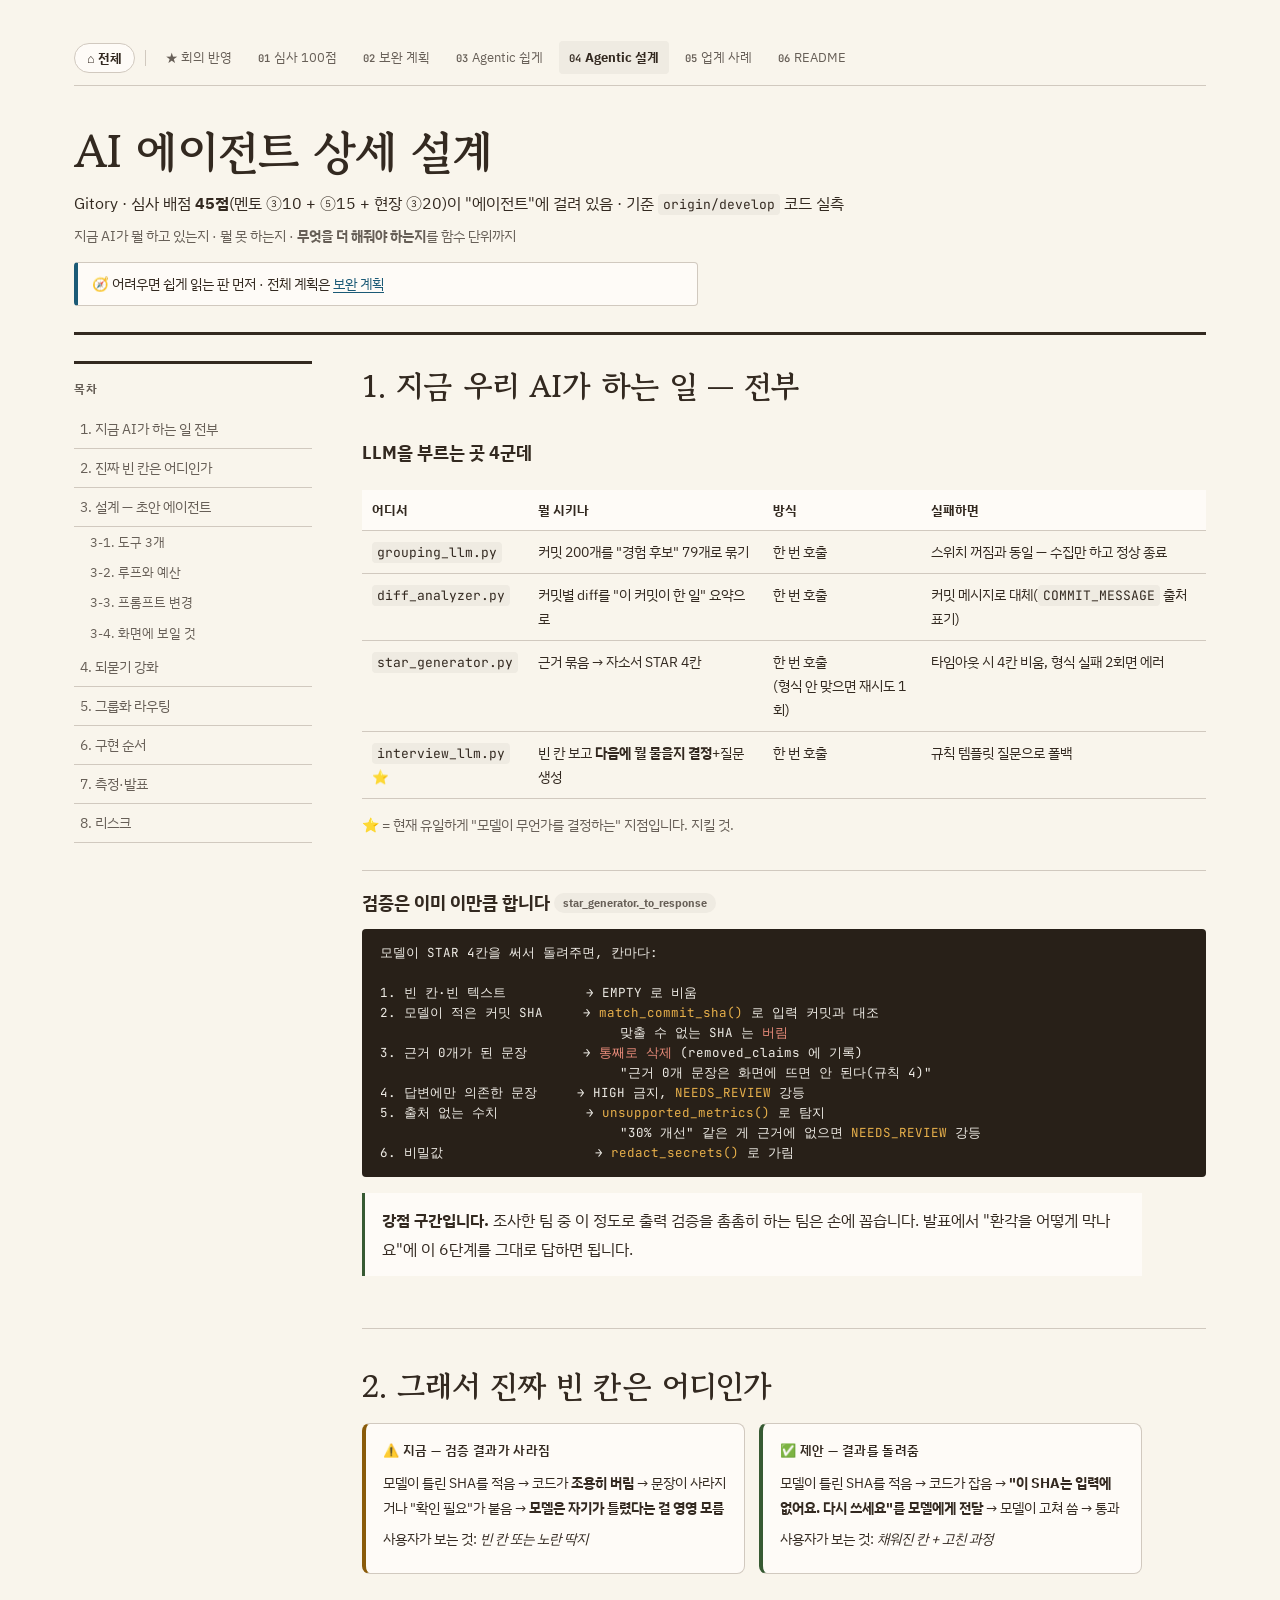
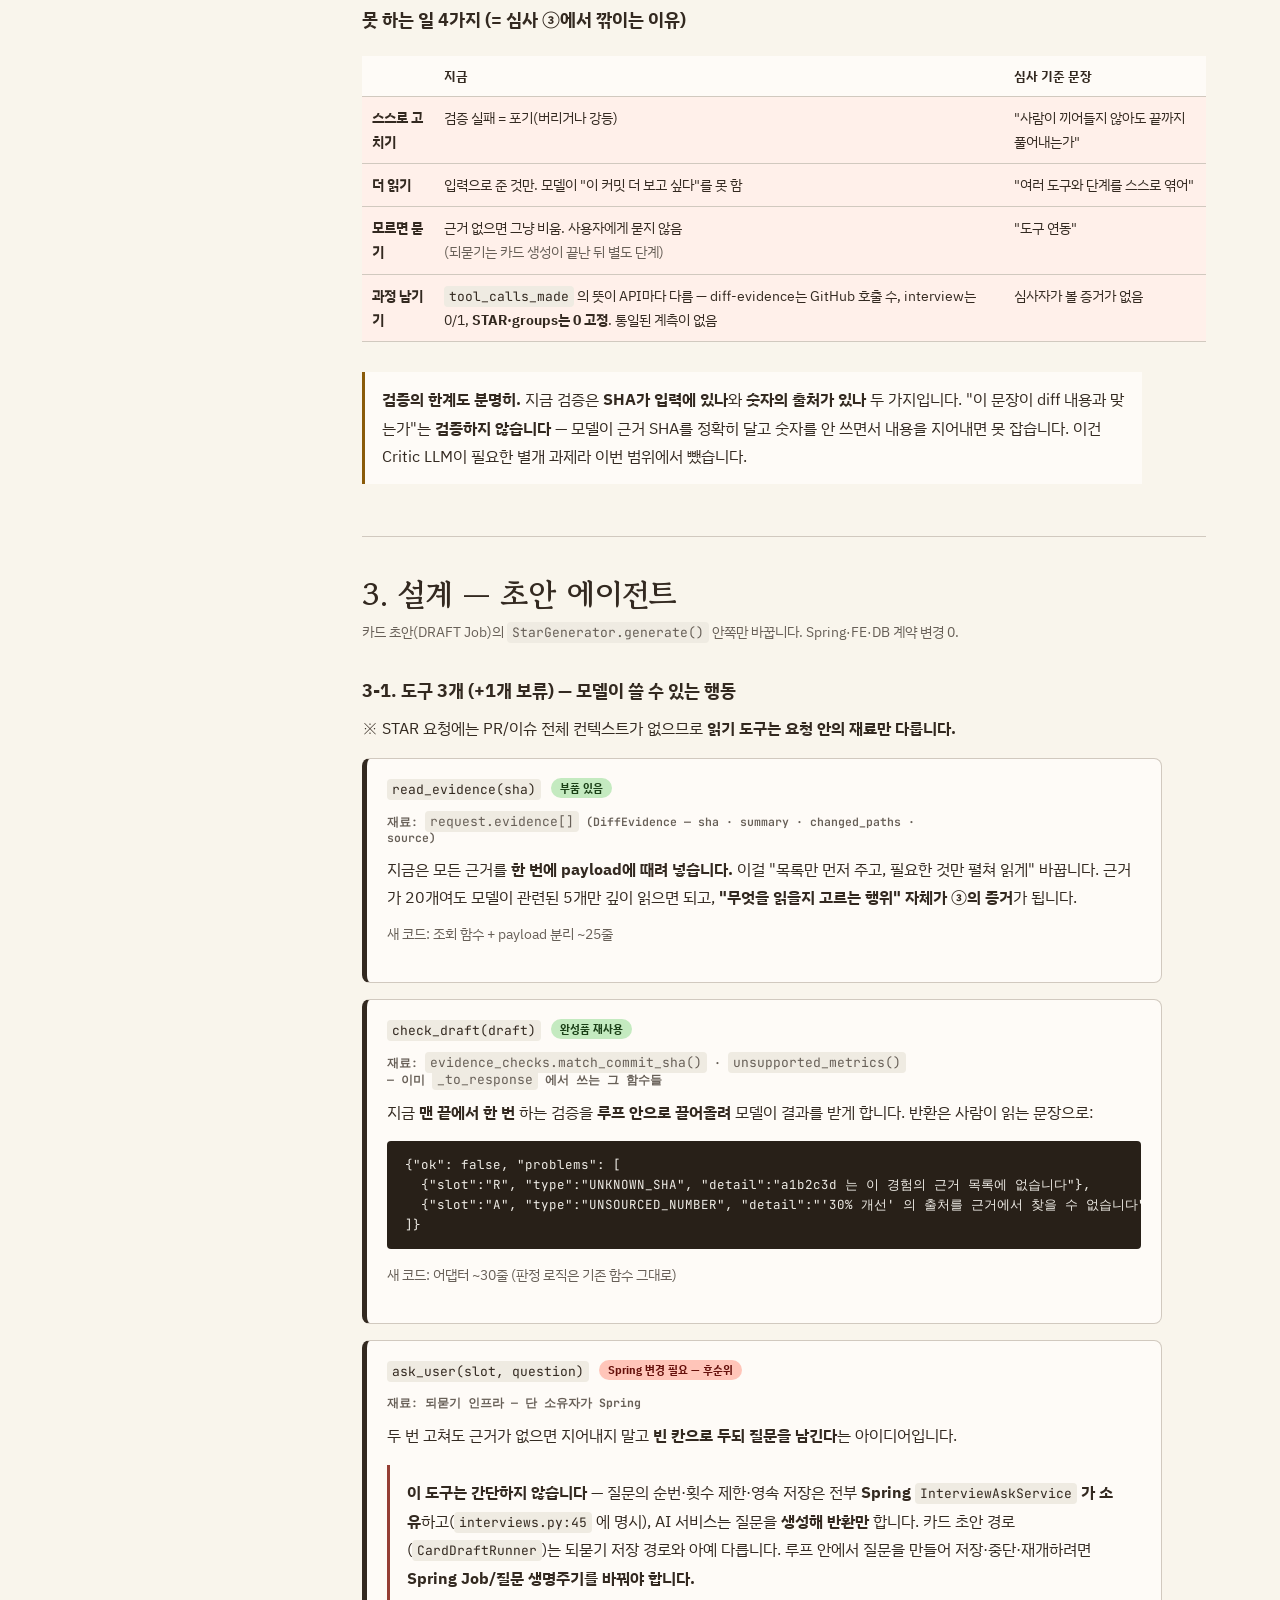
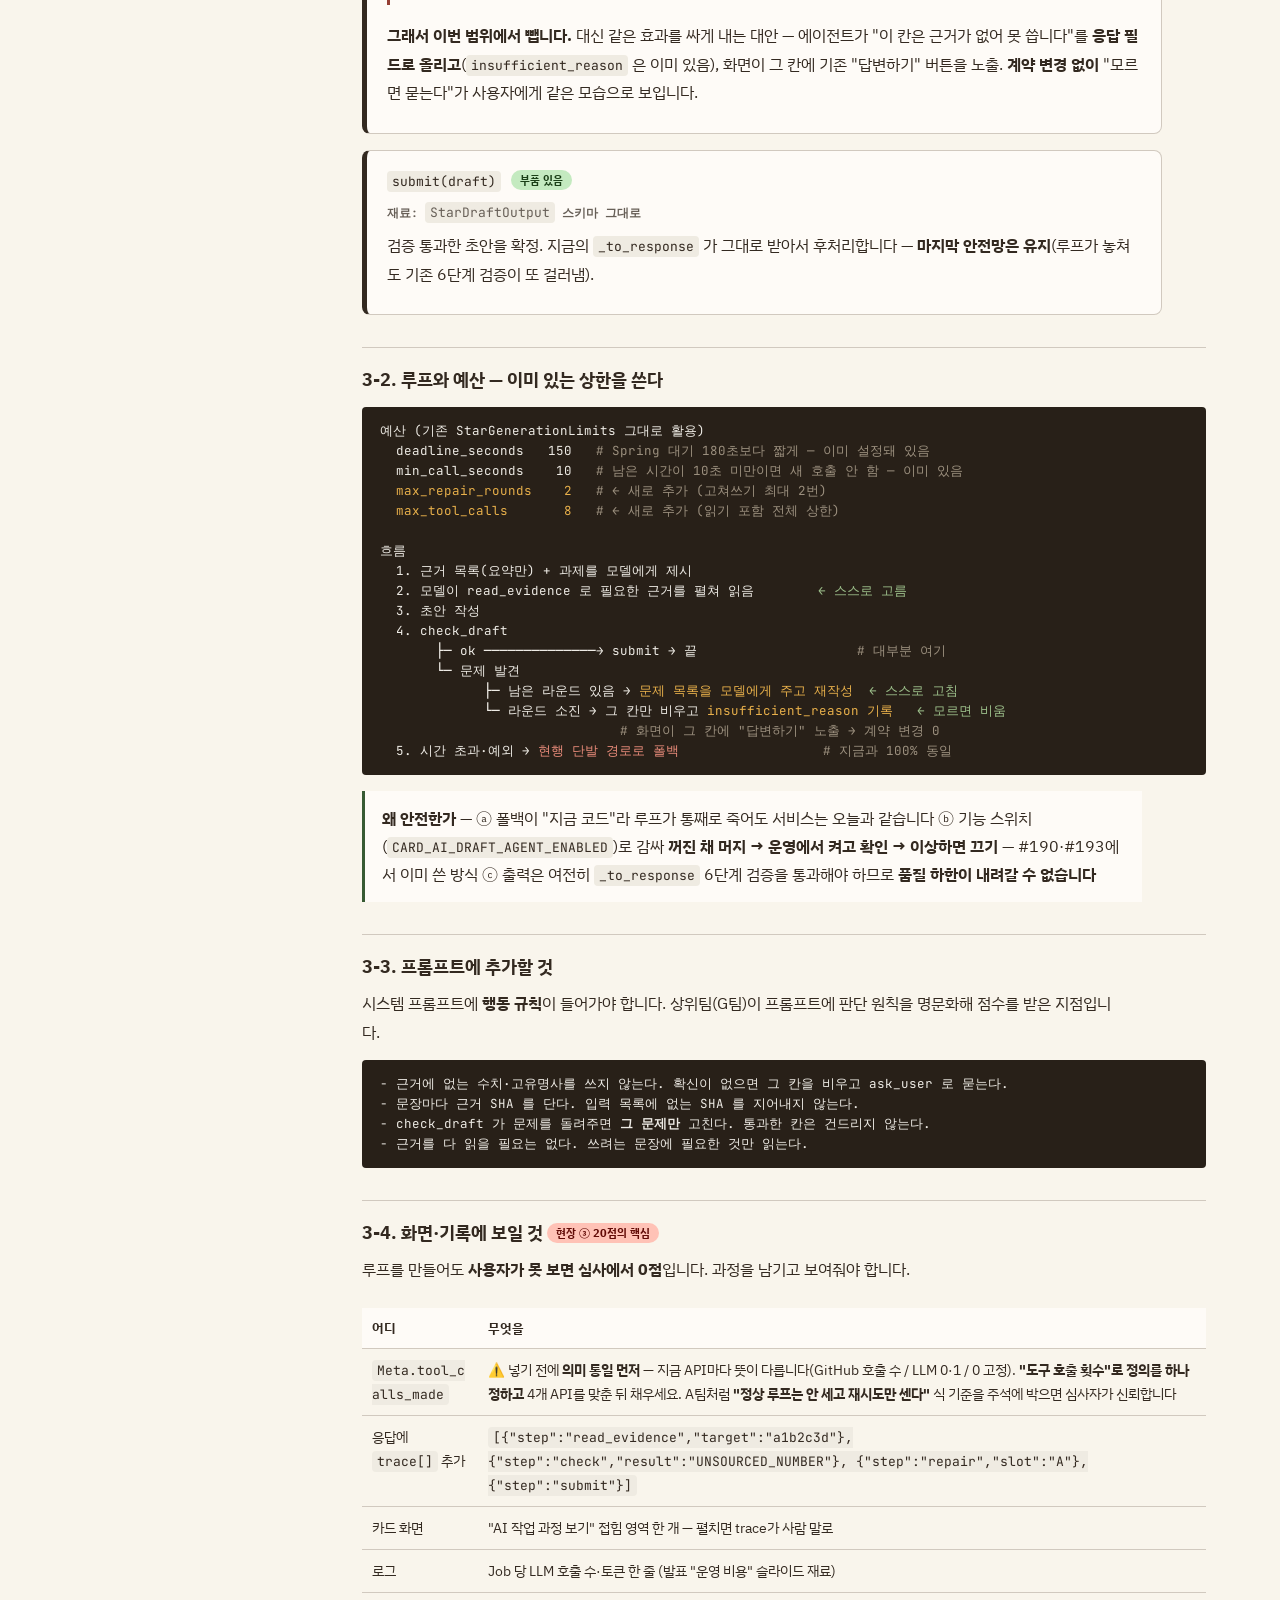
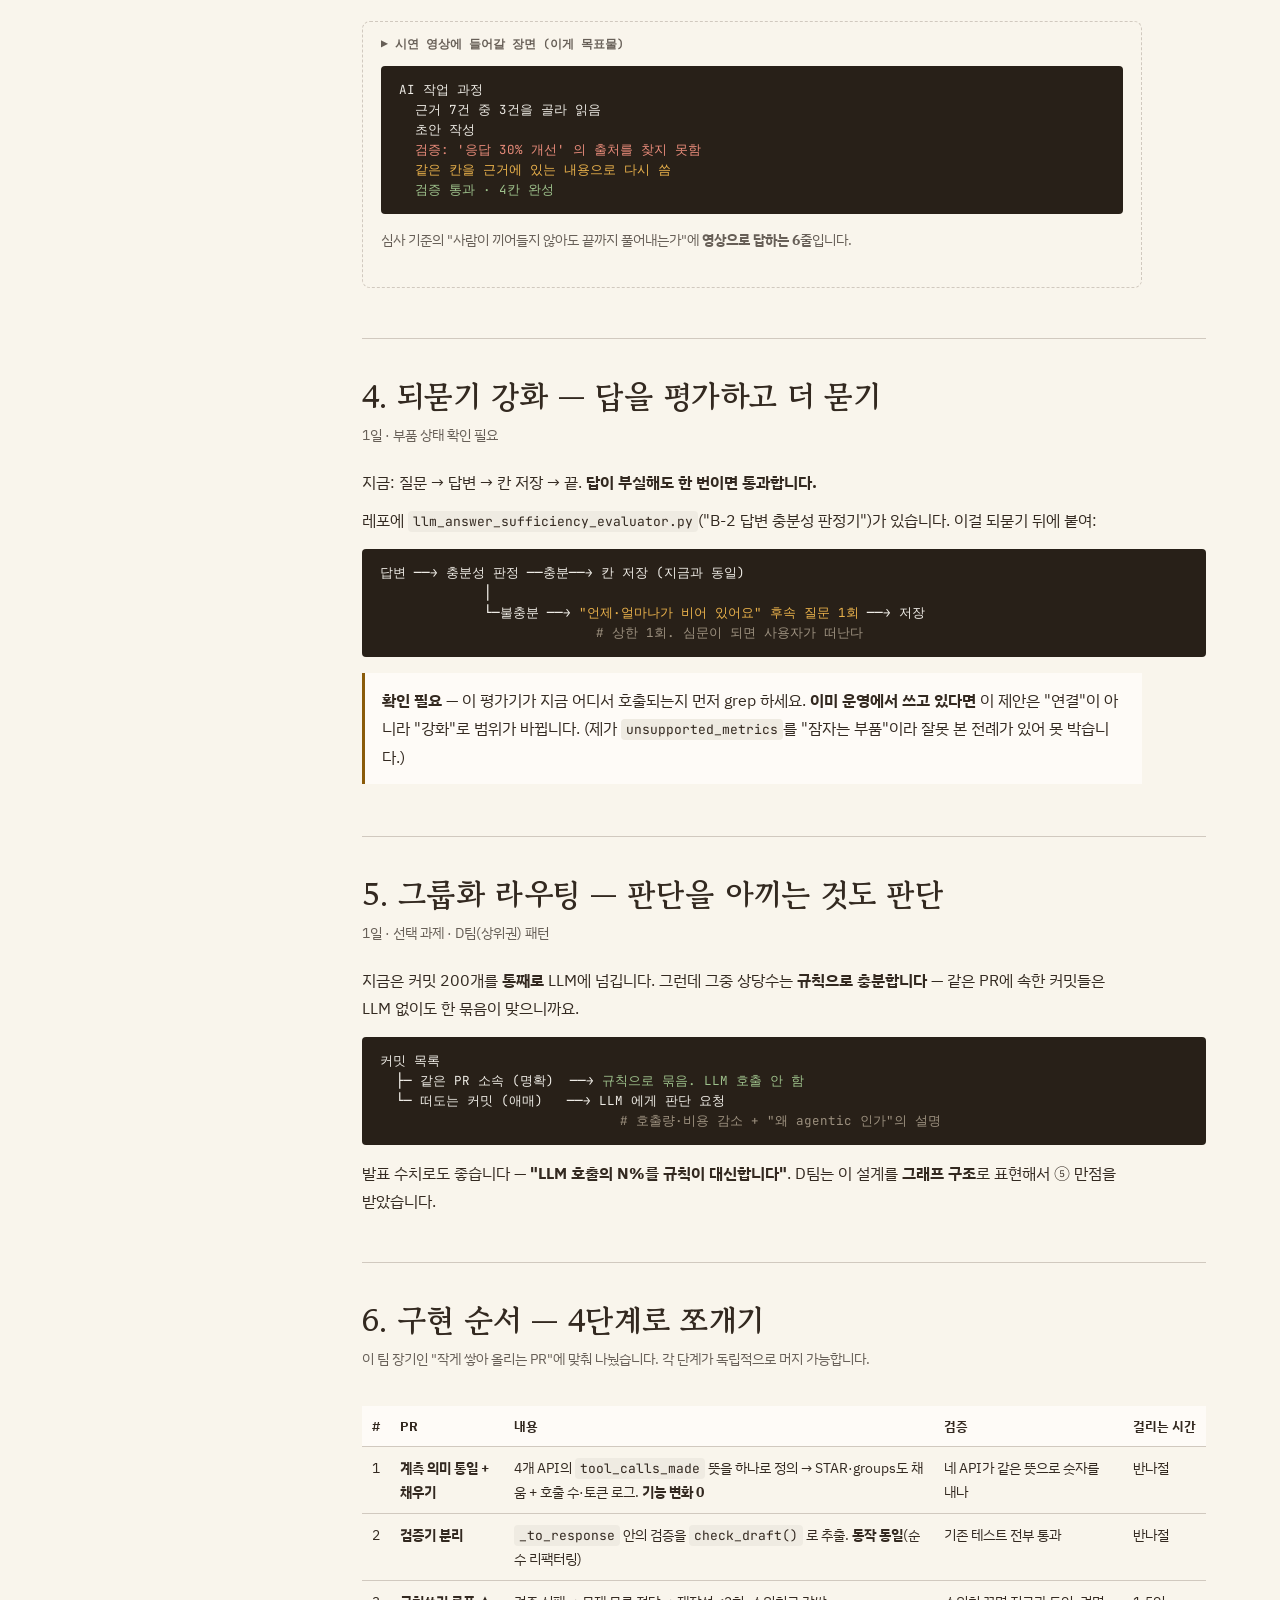
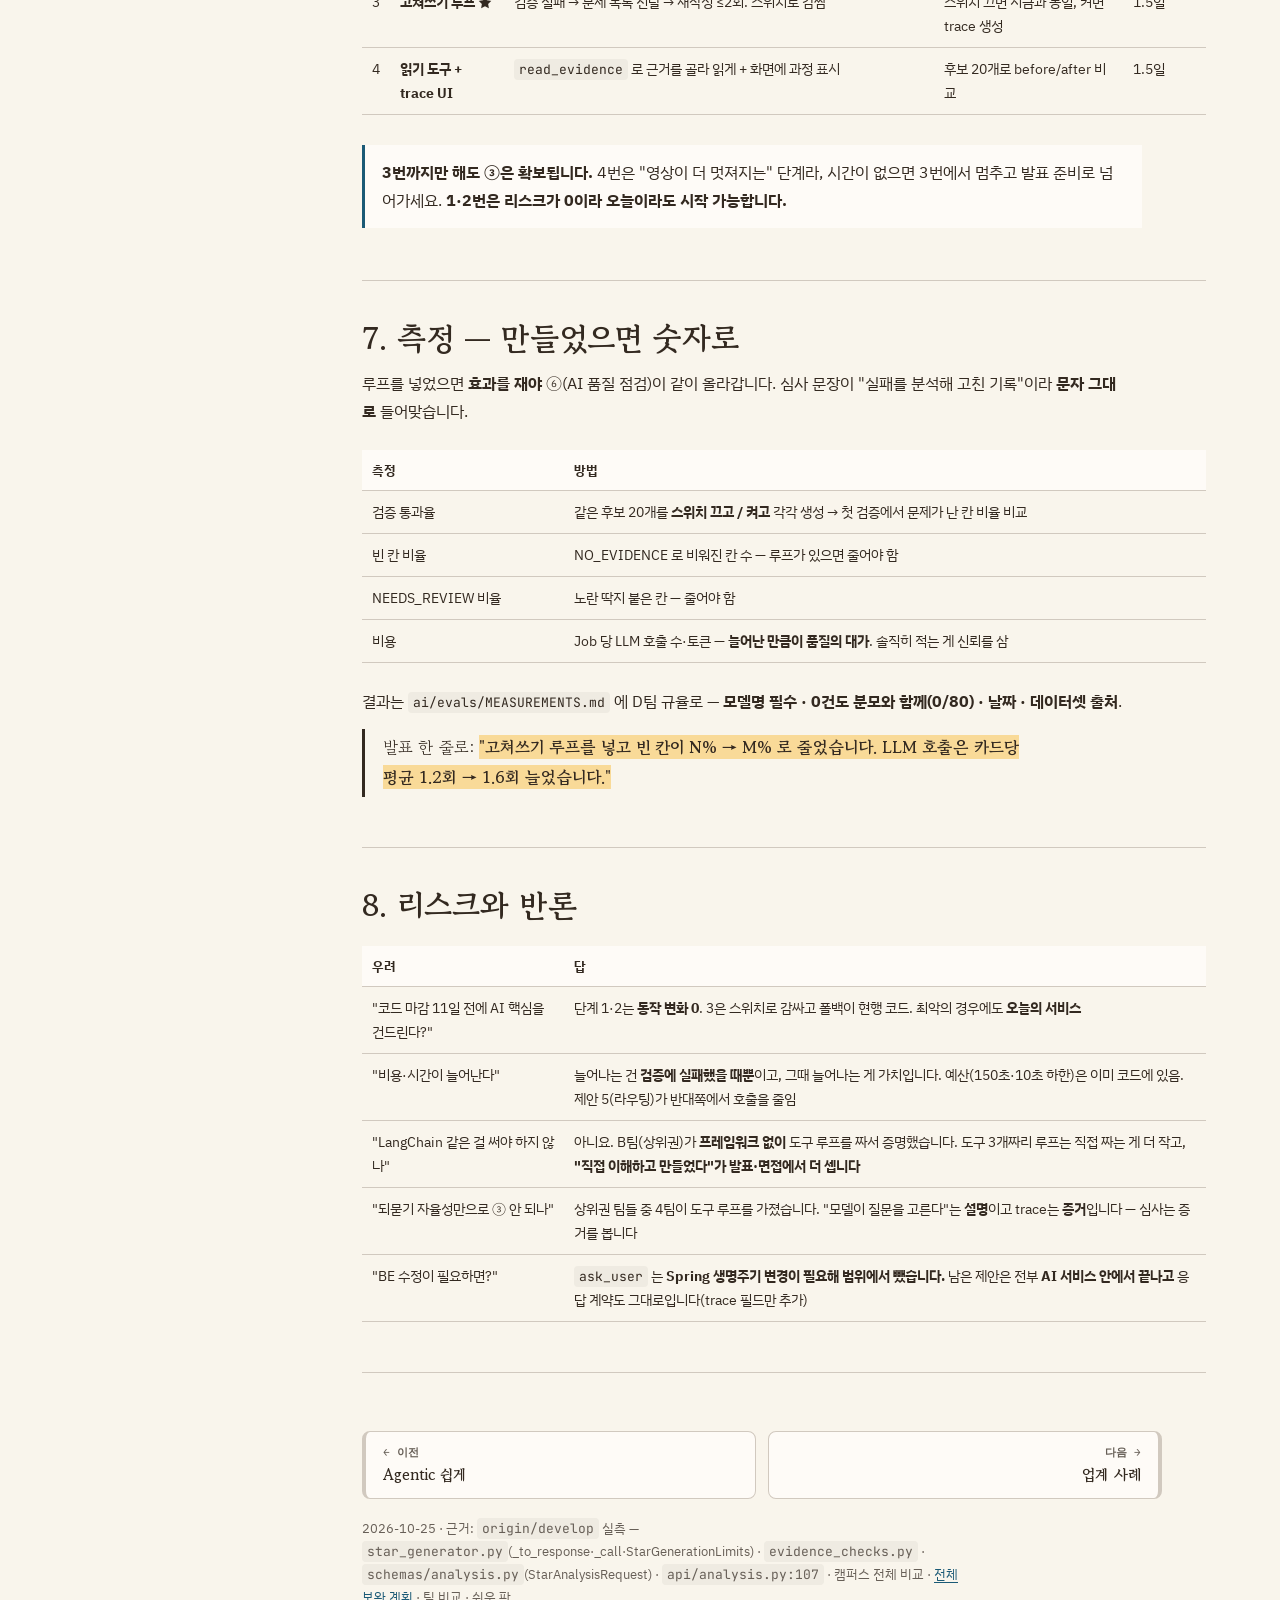
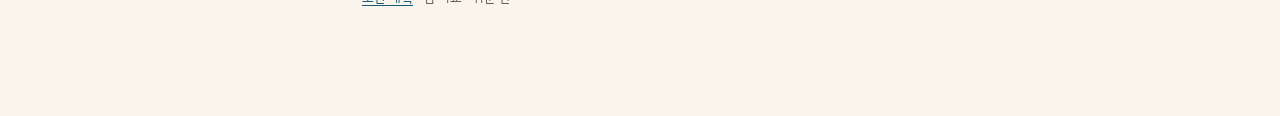
==== commit 93661761: "목차 레이아웃 수정, 코드 마감 11/6 반영, 정정 이력 정리" ====
--- a/agentic-1025.html
+++ b/agentic-1025.html
@@ -49,7 +49,6 @@
 
 <nav class="toc">
   <b>목차</b>
-  <a href="#s0">0. 정정 — 전제 2개가 틀렸습니다</a>
   <a href="#s1">1. 지금 AI가 하는 일 전부</a>
   <a href="#s2">2. 진짜 빈 칸은 어디인가</a>
   <a href="#s3">3. 설계 — 초안 에이전트</a>
@@ -64,25 +63,6 @@
   <a href="#s8">8. 리스크</a>
 </nav>
 
-<section id="s0">
-  <h2>0. 먼저 — 초기 분석의 정정 사항</h2>
-  <div class="note r"><p><b>코드를 더 깊이 읽고 전제 2개를 정정합니다.</b> 초기 분석의 "지어낸 숫자가 그대로 통과한다"는 <b>사실이 아니었습니다.</b> 출력 검증은 이미 동작하고 있습니다.</p></div>
-
-  <div class="tblw"><table>
-    <tr><th>이전 주장</th><th>실제 (코드 확인)</th></tr>
-    <tr class="bad"><td>"지어낸 숫자가 그대로 통과한다"</td><td><b>틀림.</b> <code>star_generator.py:314</code> 가 <code>unsupported_metrics()</code> 를 호출해 출처 없는 수치를 잡고 <b>NEEDS_REVIEW 로 강등</b>. <code>interview_llm.py:206</code> 에서도 씀 — 잠자는 부품이 아니라 <b>현역</b></td></tr>
-    <tr class="bad"><td>"read_context 로 PR·이슈를 읽는다"</td><td><b>틀림.</b> <code>StarAnalysisRequest</code> 에는 PR/이슈 전체 컨텍스트가 없음. <code>evidence</code>(diff 요약) · <code>pull_request_body</code>(대표 PR 본문 1개) · <code>confirmed_answers</code> · <code>dependency_files</code> 뿐</td></tr>
-    <tr class="warn"><td>"45초 예산으로"</td><td><b>부정확.</b> 이미 <code>deadline_seconds=150</code>(Spring 대기 180초, <code>application.yml:119</code>) · <code>max_attempts=2</code> · <code>min_call_seconds=10</code>. <b>예산은 이미 넉넉함</b> — 새로 정할 게 아니라 쓰면 됨. 단 <b>한 요청에 카드 8장까지</b>(<code>CardCreationController:35</code>) 가능하므로 Job 전체 대기·워커 점유를 같이 재야 함</td></tr>
-    <tr class="bad"><td>"<code>tool_calls_made</code> 는 전부 0 고정"</td><td><b>틀림.</b> <code>/diff-evidence</code> 는 GitHub API 호출 수를, <code>/interview-turns</code> 는 LLM 사용 여부를 0/1로 반환(<code>interviews.py:69</code>). <b>진짜 문제는 API마다 뜻이 다르고 STAR만 0</b>이라는 것 — 넣기 전에 <b>필드 의미부터 합의</b>해야 함</td></tr>
-    <tr class="bad"><td>"문장이 diff에 근거하는지 검증하는 완성품"</td><td><b>과한 표현.</b> <code>match_commit_sha</code> 는 <b>SHA 대조</b>, <code>unsupported_metrics</code> 는 <b>숫자 표현의 출처 대조</b>뿐. <b>문장의 의미가 diff에 근거하는지는 아무도 검증하지 않습니다</b> — 그건 Critic LLM(H팀 방식)이 필요한 별개 과제</td></tr>
-  </table></div>
-  <p class="kicker">정정 출처: 다른 에이전트의 교차검증(2026-10-25) + 제 재확인. 이렇게 틀린 걸 남겨두는 이유는 <b>이 문서로 의사결정을 하실 것이기 때문</b>입니다.</p>
-
-  <p>그래서 진단이 더 정확해지고, 좋은 쪽으로 바뀝니다:</p>
-  <div class="say">검증기는 <b>이미 전국 최상위</b>입니다. 문제는 검증 결과가 <b>모델에게 돌아가지 않는다</b>는 것 — 틀리면 지우거나 딱지를 붙일 뿐, <b>다시 쓰게 하지 않습니다.</b></div>
-  <p class="kicker">한 바퀴만 연결하면 됩니다. 그게 "에이전트"와 "파이프라인"의 차이입니다.</p>
-</section>
-
 <section id="s1">
   <h2>1. 지금 우리 AI가 하는 일 — 전부</h2>
 
@@ -139,7 +119,7 @@
   <p class="kicker">카드 초안(DRAFT Job)의 <code>StarGenerator.generate()</code> 안쪽만 바꿉니다. Spring·FE·DB 계약 변경 0.</p>
 
   <h3 id="s3a">3-1. 도구 3개 (+1개 보류) — 모델이 쓸 수 있는 행동</h3>
-  <p>※ 정정 반영: PR/이슈 전체 컨텍스트는 요청에 없으므로 <b>읽기 도구는 요청 안의 재료만 다룹니다.</b></p>
+  <p>※ STAR 요청에는 PR/이슈 전체 컨텍스트가 없으므로 <b>읽기 도구는 요청 안의 재료만 다룹니다.</b></p>
 
   <div class="step">
     <h4><code>read_evidence(sha)</code> <span class="badge b-have">부품 있음</span></h4>
@@ -163,7 +143,7 @@
     <h4><code>ask_user(slot, question)</code> <span class="badge b-fix">Spring 변경 필요 — 후순위</span></h4>
     <p class="meta">재료: 되묻기 인프라 — 단 <b>소유자가 Spring</b></p>
     <p>두 번 고쳐도 근거가 없으면 지어내지 말고 <b>빈 칸으로 두되 질문을 남긴다</b>는 아이디어입니다.</p>
-    <div class="note r"><p><b>교차검증에서 걸러진 제 착각</b> — "20줄이면 재사용"이라고 썼는데 <b>틀렸습니다.</b> 질문의 순번·횟수 제한·영속 저장은 전부 <b>Spring <code>InterviewAskService</code> 가 소유</b>하고(<code>interviews.py:45</code> 에 명시), AI 서비스는 질문을 <b>생성해 반환만</b> 합니다. 카드 초안 경로(<code>CardDraftRunner</code>)는 되묻기 저장 경로와 아예 다릅니다. 루프 안에서 질문을 만들어 저장·중단·재개하려면 <b>Spring Job/질문 생명주기를 바꿔야 합니다.</b></p></div>
+    <div class="note r"><p><b>이 도구는 간단하지 않습니다</b> — 질문의 순번·횟수 제한·영속 저장은 전부 <b>Spring <code>InterviewAskService</code> 가 소유</b>하고(<code>interviews.py:45</code> 에 명시), AI 서비스는 질문을 <b>생성해 반환만</b> 합니다. 카드 초안 경로(<code>CardDraftRunner</code>)는 되묻기 저장 경로와 아예 다릅니다. 루프 안에서 질문을 만들어 저장·중단·재개하려면 <b>Spring Job/질문 생명주기를 바꿔야 합니다.</b></p></div>
     <p><b>그래서 이번 범위에서 뺍니다.</b> 대신 같은 효과를 싸게 내는 대안 — 에이전트가 "이 칸은 근거가 없어 못 씁니다"를 <b>응답 필드로 올리고</b>(<code>insufficient_reason</code> 은 이미 있음), 화면이 그 칸에 기존 "답변하기" 버튼을 노출. <b>계약 변경 없이</b> "모르면 묻는다"가 사용자에게 같은 모습으로 보입니다.</p>
   </div>
 
@@ -275,11 +255,11 @@
   <h2>8. 리스크와 반론</h2>
   <div class="tblw"><table>
     <tr><th>우려</th><th>답</th></tr>
-    <tr><td>"마감 17일 전에 AI 핵심을 건드린다?"</td><td>단계 1·2는 <b>동작 변화 0</b>. 3은 스위치로 감싸고 폴백이 현행 코드. 최악의 경우에도 <b>오늘의 서비스</b></td></tr>
+    <tr><td>"코드 마감 11일 전에 AI 핵심을 건드린다?"</td><td>단계 1·2는 <b>동작 변화 0</b>. 3은 스위치로 감싸고 폴백이 현행 코드. 최악의 경우에도 <b>오늘의 서비스</b></td></tr>
     <tr><td>"비용·시간이 늘어난다"</td><td>늘어나는 건 <b>검증에 실패했을 때뿐</b>이고, 그때 늘어나는 게 가치입니다. 예산(150초·10초 하한)은 이미 코드에 있음. 제안 5(라우팅)가 반대쪽에서 호출을 줄임</td></tr>
     <tr><td>"LangChain 같은 걸 써야 하지 않나"</td><td>아니요. B팀(상위권)가 <b>프레임워크 없이</b> 도구 루프를 짜서 증명했습니다. 도구 3개짜리 루프는 직접 짜는 게 더 작고, <b>"직접 이해하고 만들었다"가 발표·면접에서 더 셉니다</b></td></tr>
     <tr><td>"되묻기 자율성만으로 ③ 안 되나"</td><td>상위권 팀들 중 4팀이 도구 루프를 가졌습니다. "모델이 질문을 고른다"는 <b>설명</b>이고 trace는 <b>증거</b>입니다 — 심사는 증거를 봅니다</td></tr>
-    <tr><td>"BE 수정이 필요하면?"</td><td>교차검증에서 <code>ask_user</code> 가 <b>Spring 생명주기 변경이 필요하다</b>고 확인돼 <b>범위에서 뺐습니다.</b> 남은 제안은 전부 <b>AI 서비스 안에서 끝나고</b> 응답 계약도 그대로입니다(trace 필드만 추가)</td></tr>
+    <tr><td>"BE 수정이 필요하면?"</td><td><code>ask_user</code> 는 <b>Spring 생명주기 변경이 필요해 범위에서 뺐습니다.</b> 남은 제안은 전부 <b>AI 서비스 안에서 끝나고</b> 응답 계약도 그대로입니다(trace 필드만 추가)</td></tr>
   </table></div>
 </section>
 
--- a/nav.css
+++ b/nav.css
@@ -1,4 +1,8 @@
 /* 문서 간 내비게이션 — 2026-10-25 */
+/* docnav 가 1행을 차지하므로 toc 시작 행을 한 칸 뒤로 민다 (style.css 의 grid-row:2 오버라이드) */
+.wrap > .toc{grid-row:3/span 60}
+@media(max-width:820px){ .wrap > .toc{grid-row:auto} }
+
 .docnav{grid-column:1/-1;display:flex;align-items:center;gap:6px;flex-wrap:wrap;
   margin:0 0 20px;padding:9px 0 11px;border-bottom:1px solid var(--color-rule);font-size:13px}
 .docnav .home{font:700 12.5px var(--font-body);color:var(--color-ink);text-decoration:none;
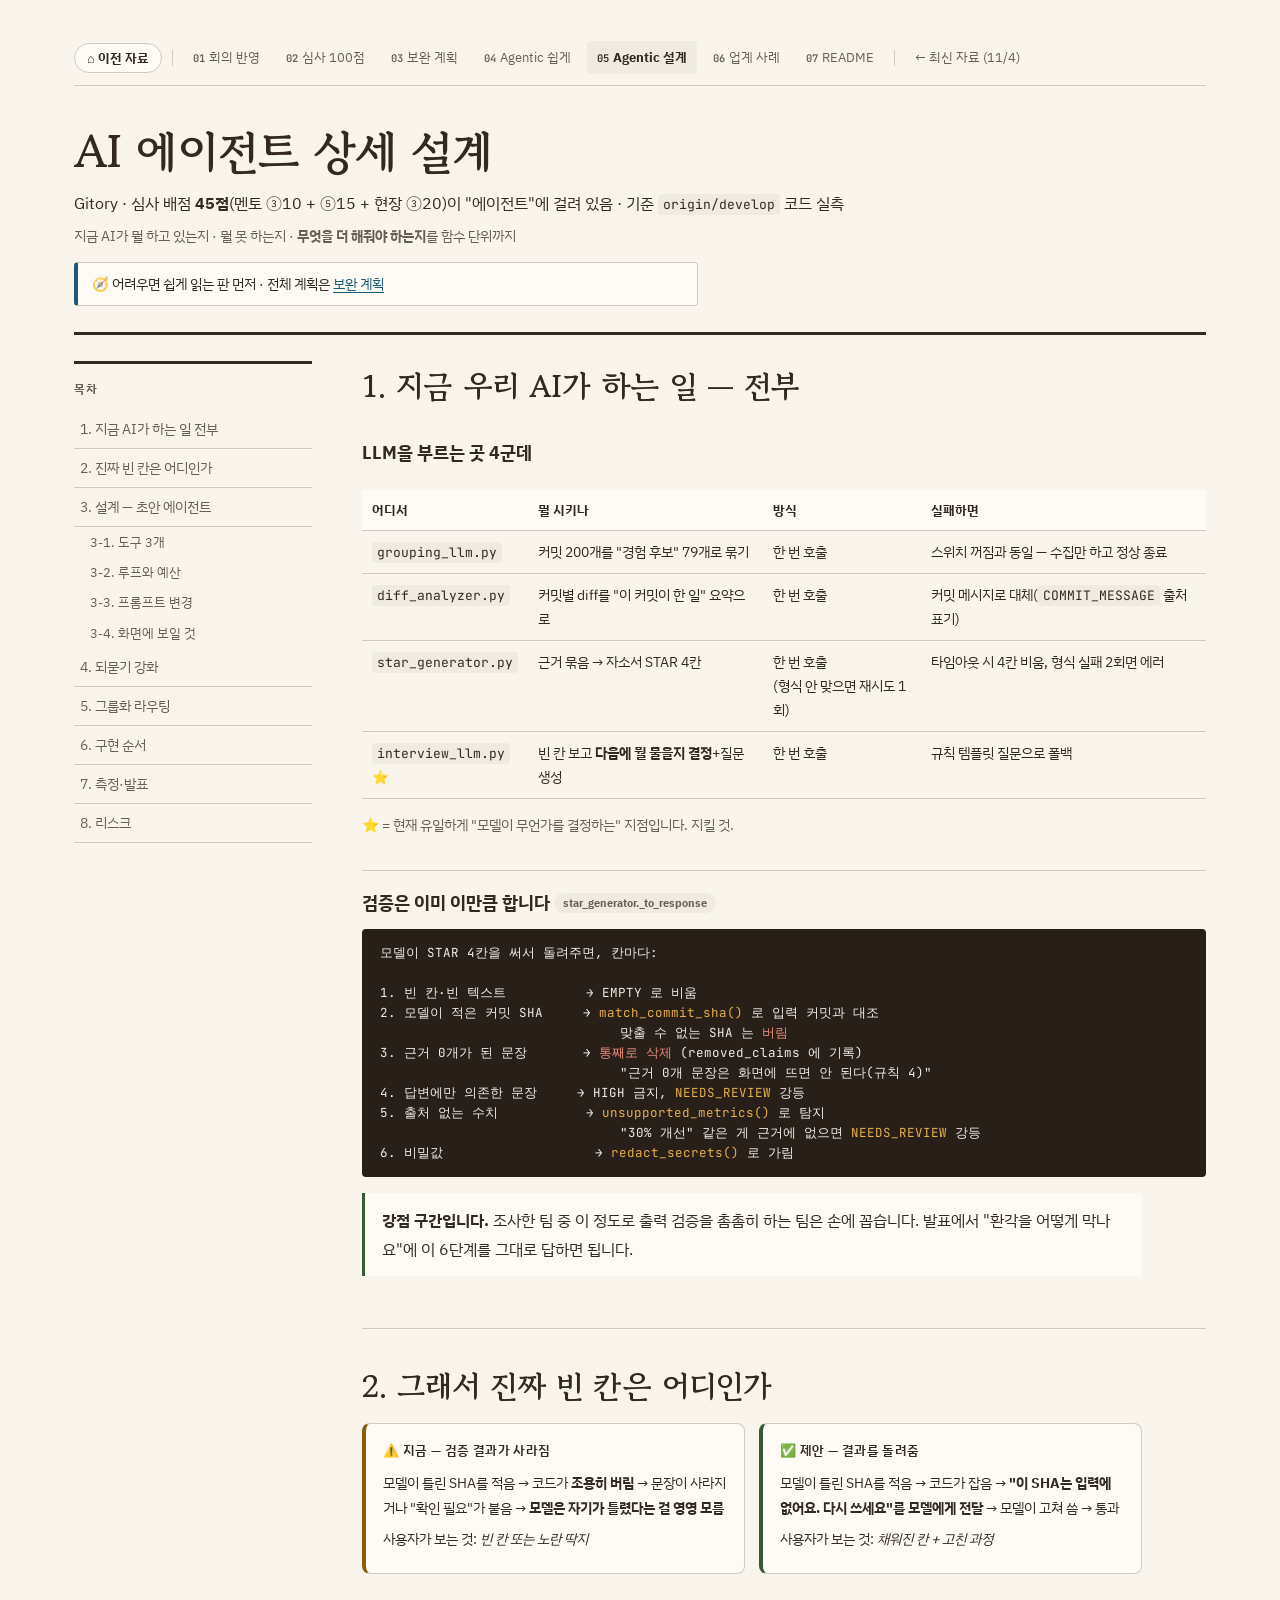
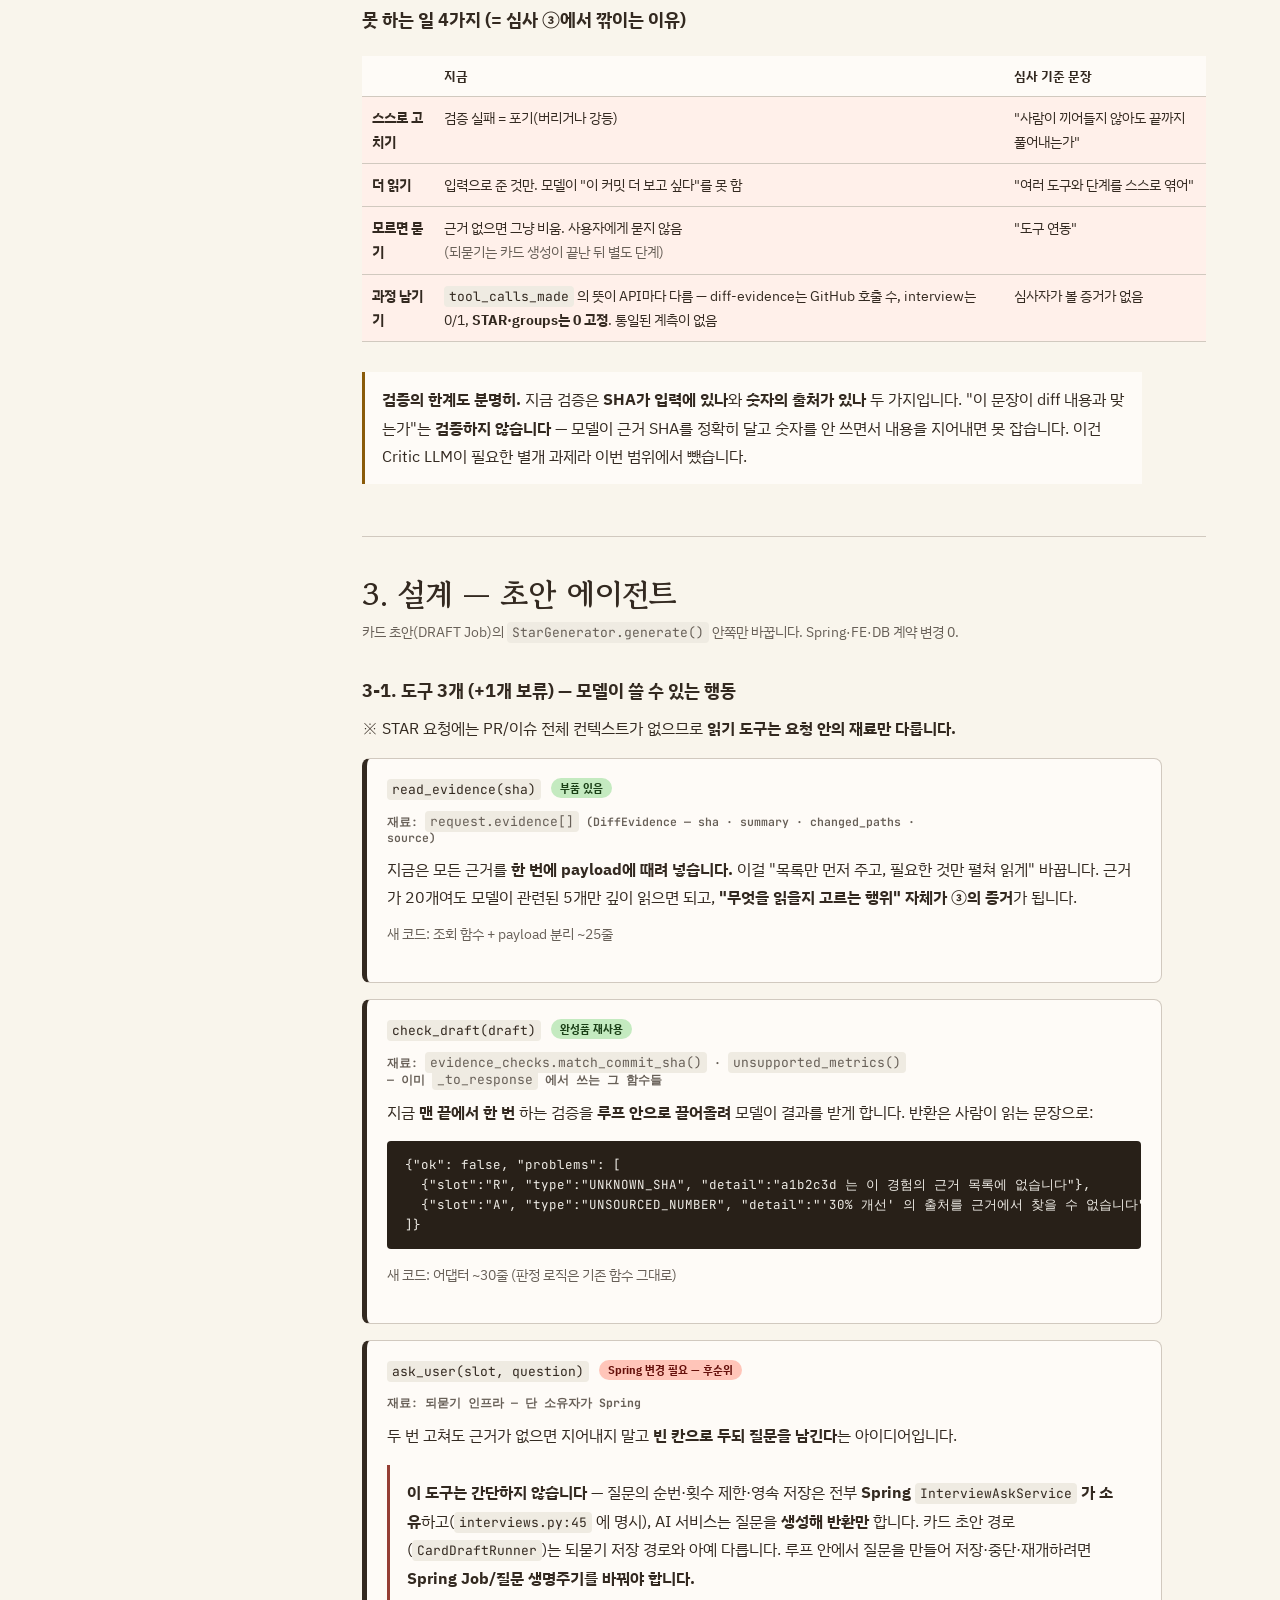
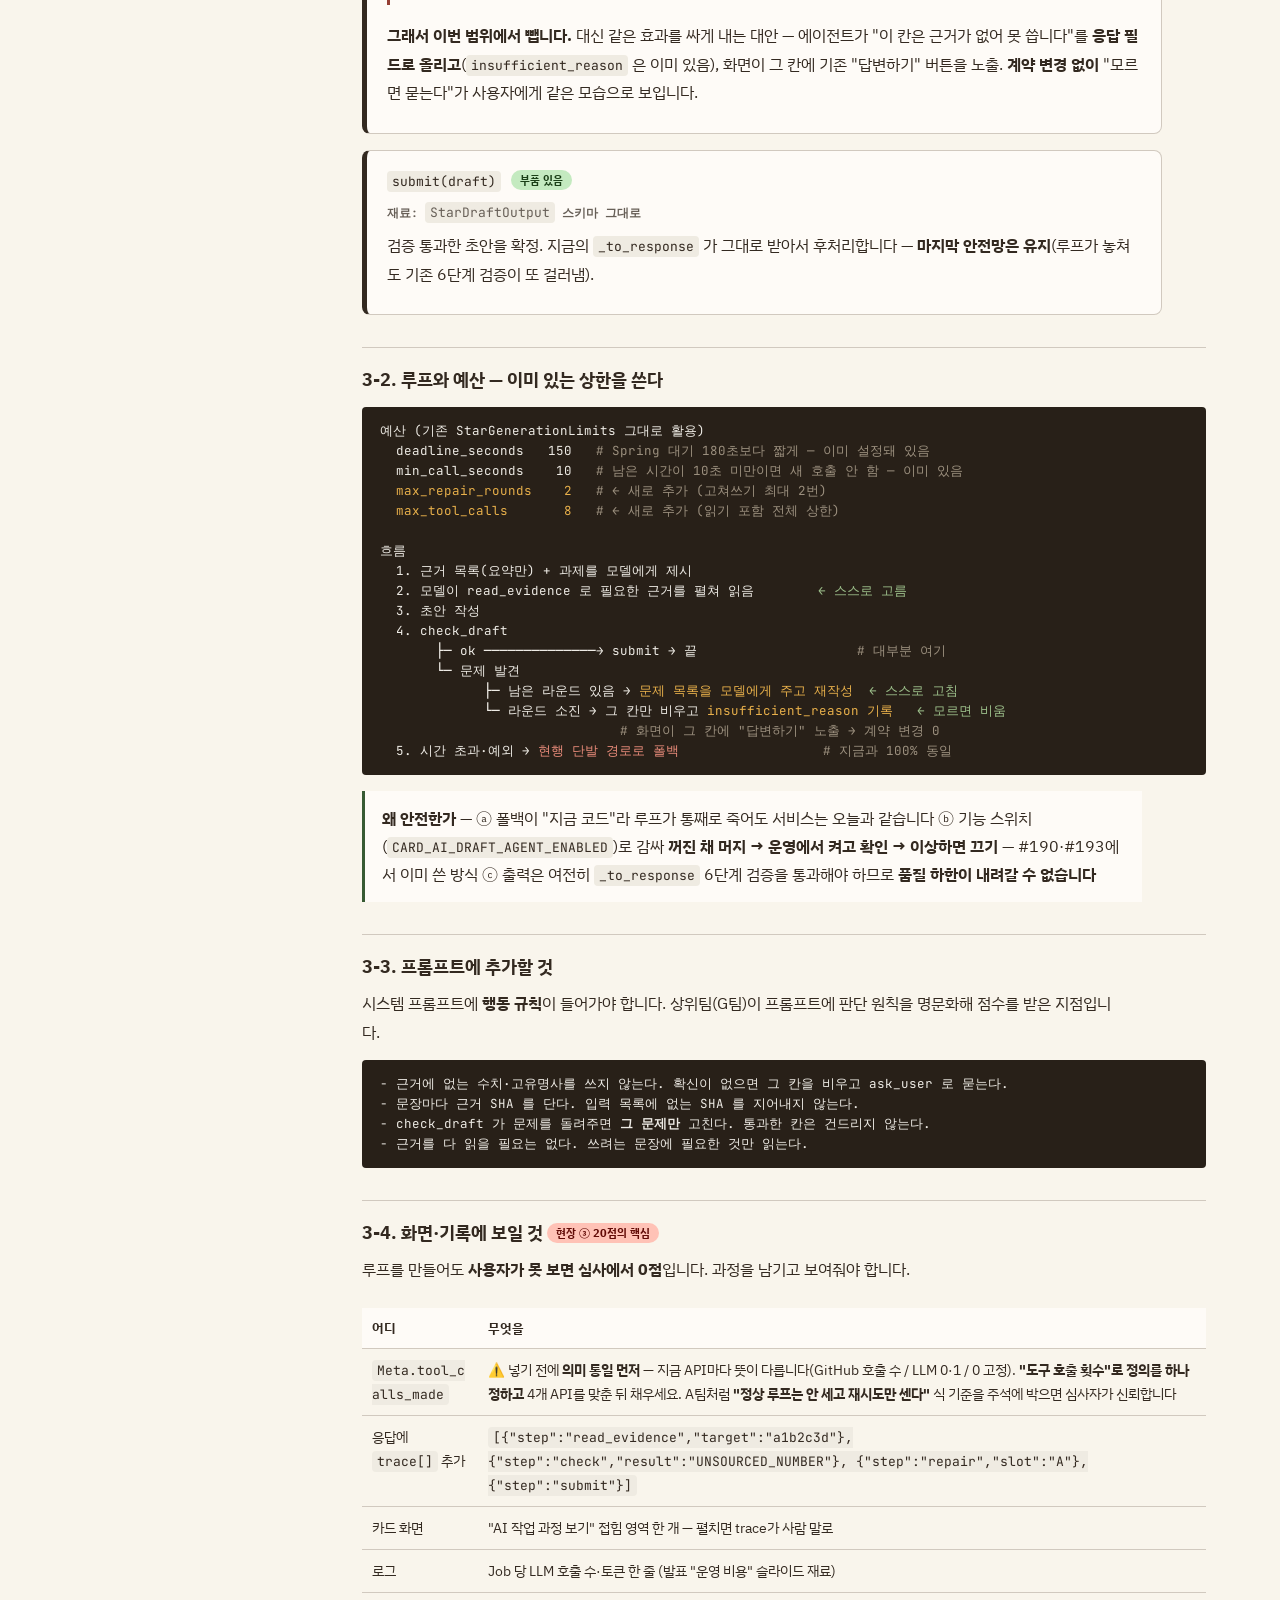
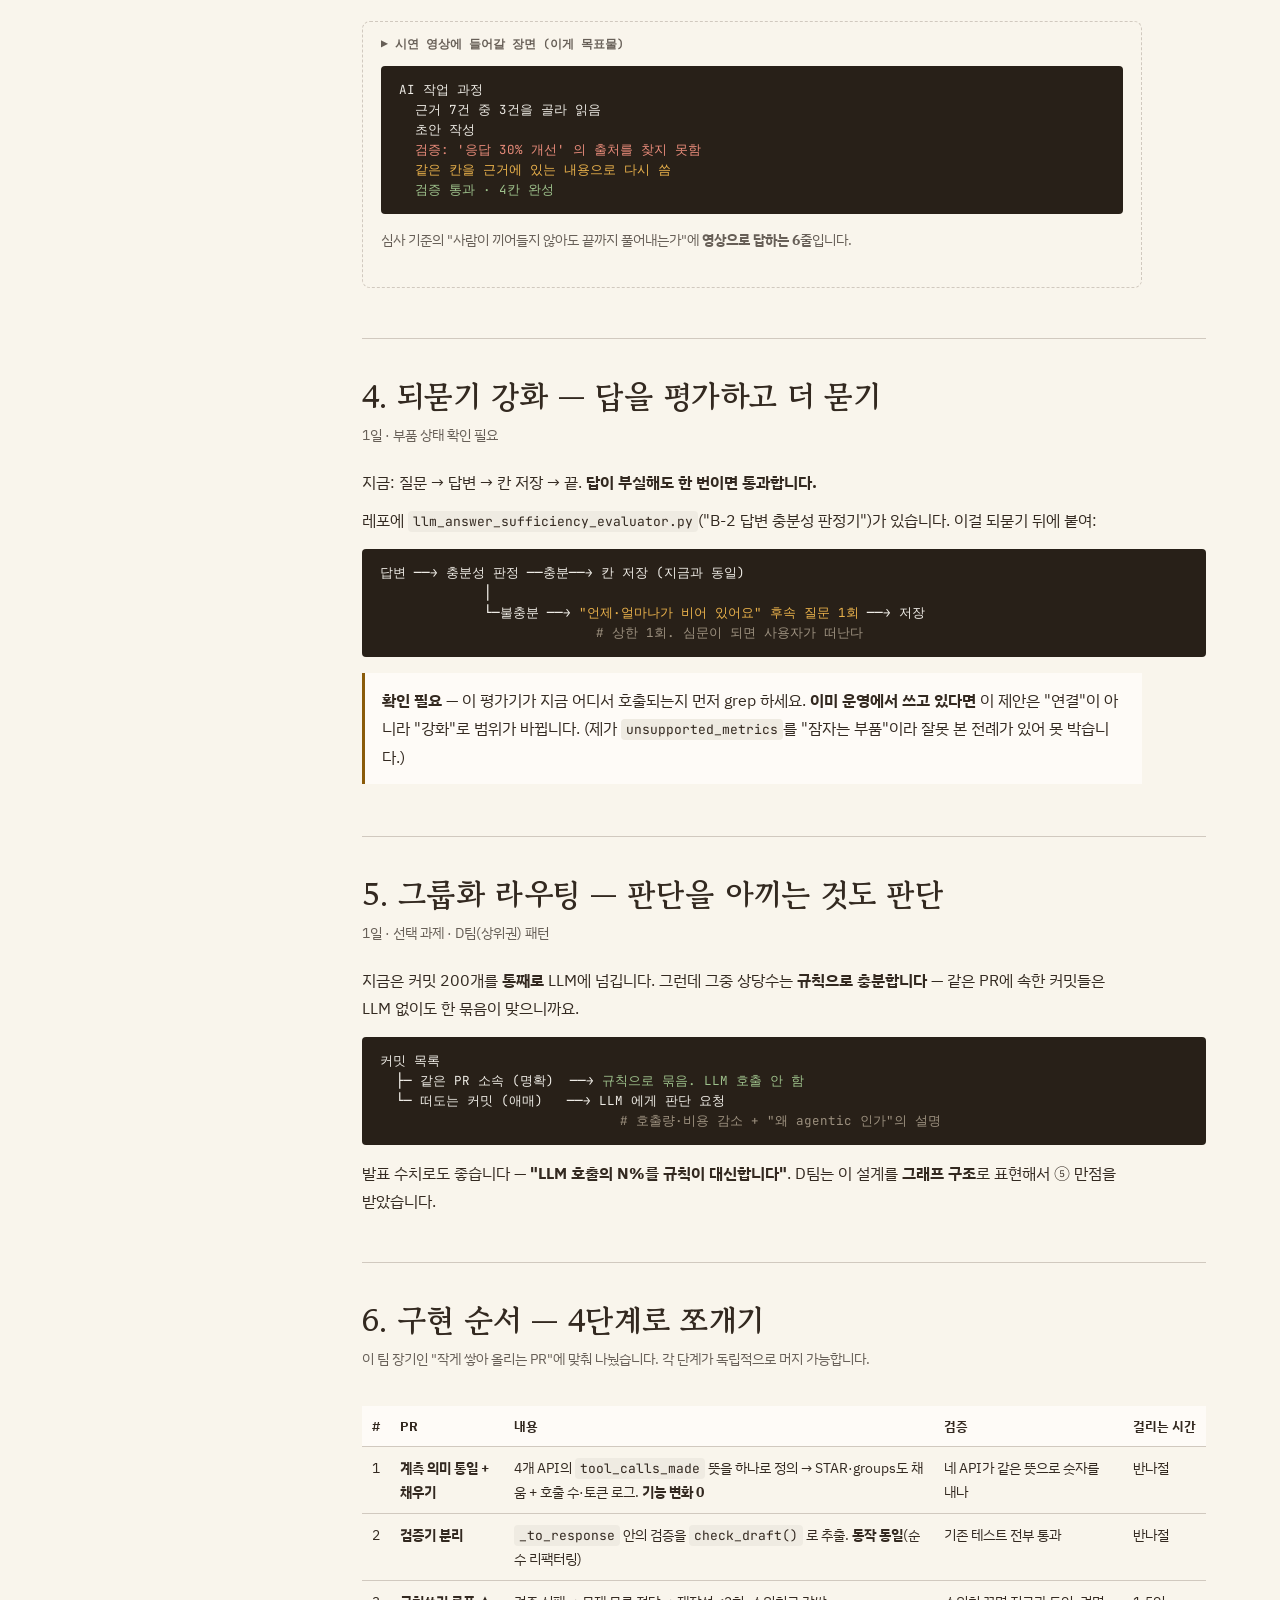
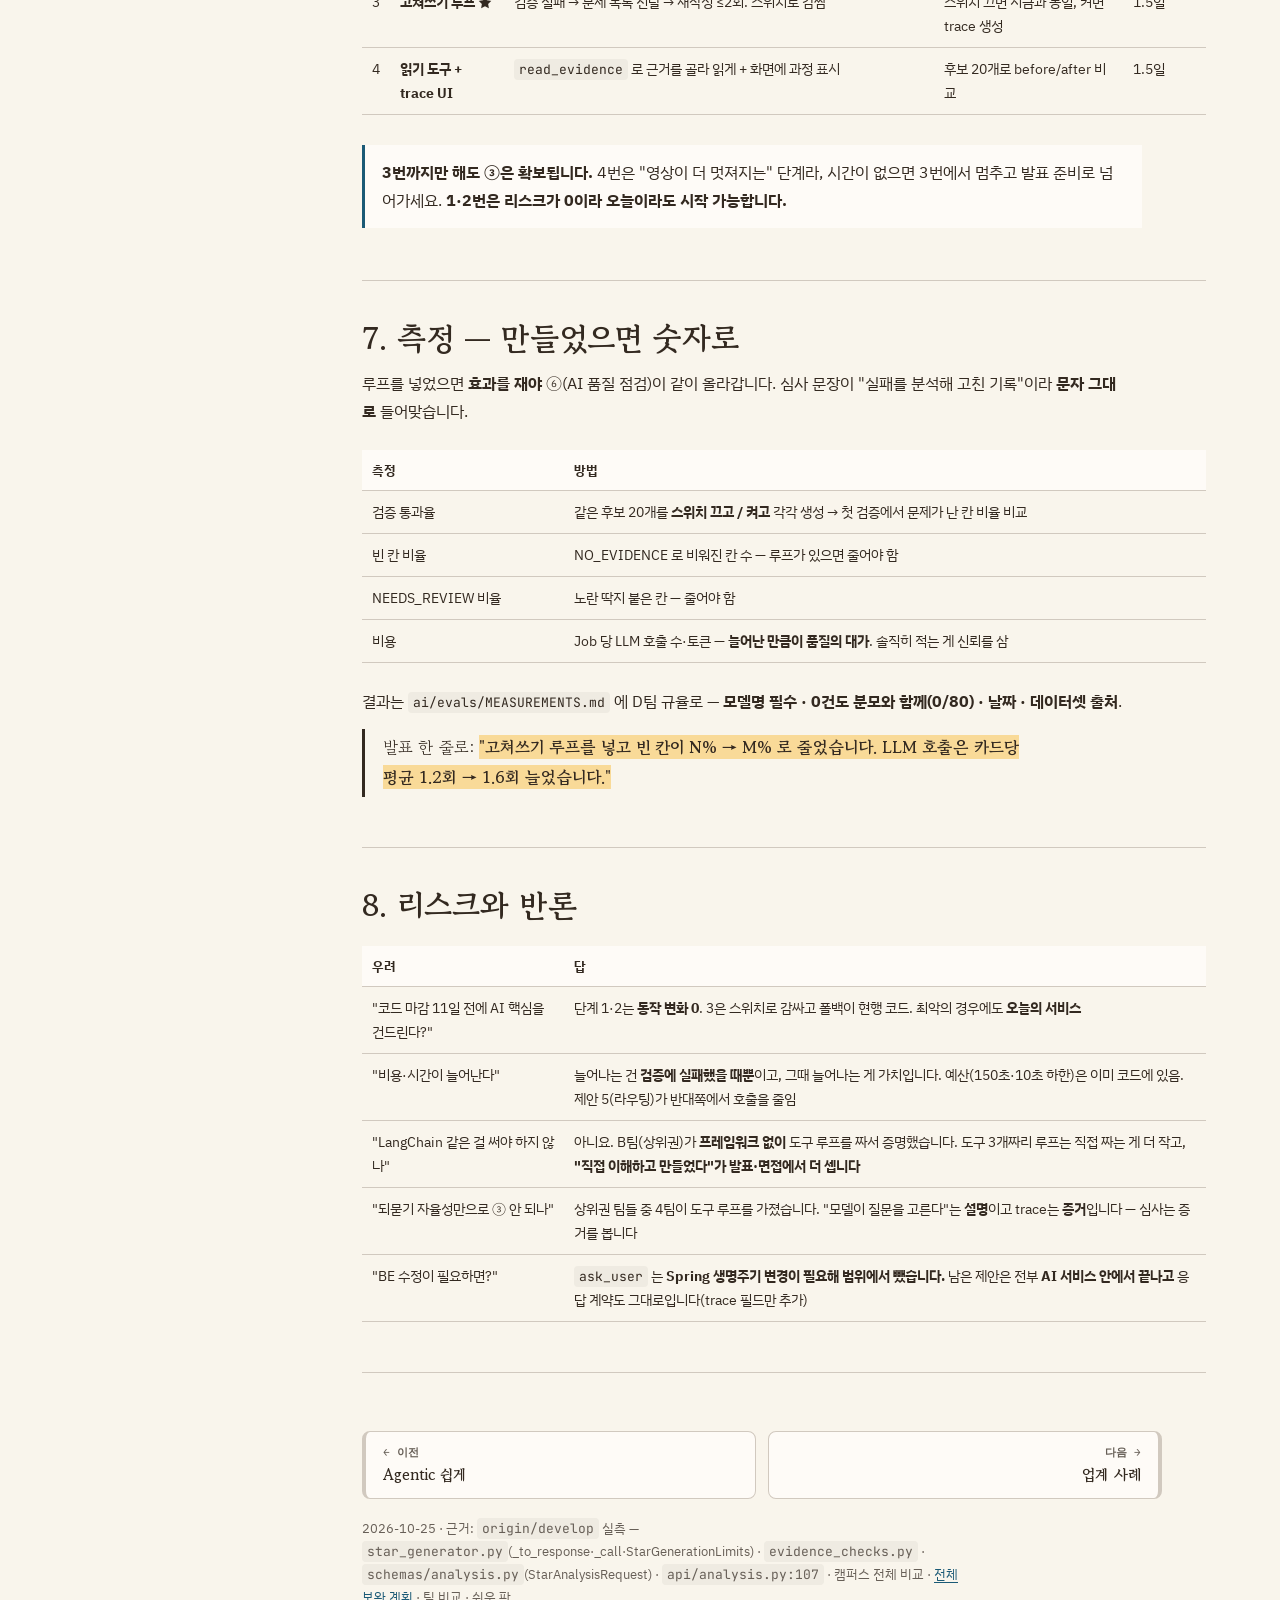
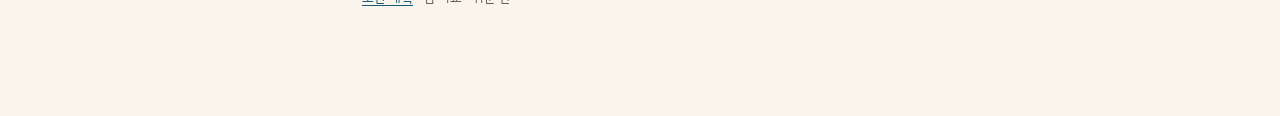
==== commit 459680d0: "11/4 자료 추가, 이전 자료는 before.html 로 분리 - run-1104: 온보딩~자소서 전 구간 실측, 제출물 6종 점검 - teams-1104: 24팀 100점 채점" ====
--- a/agentic-1025.html
+++ b/agentic-1025.html
@@ -29,15 +29,17 @@
 <div class="wrap">
 
 <nav class="docnav">
-  <a class="home" href="index.html">⌂ 전체</a>
+  <a class="home" href="before.html">⌂ 이전 자료</a>
   <span class="sep"></span>
-  <a class="d" href="roadmap-1026.html"><span class="k">★</span>회의 반영</a>
-  <a class="d" href="rubric-1025.html"><span class="k">01</span>심사 100점</a>
-  <a class="d" href="improve-1025.html"><span class="k">02</span>보완 계획</a>
-  <a class="d" href="agentic-easy.html"><span class="k">03</span>Agentic 쉽게</a>
-  <a class="d on" href="agentic-1025.html"><span class="k">04</span>Agentic 설계</a>
-  <a class="d" href="industry-1025.html"><span class="k">05</span>업계 사례</a>
-  <a class="d" href="readme-1025.html"><span class="k">06</span>README</a>
+  <a class="d" href="roadmap-1026.html"><span class="k">01</span>회의 반영</a>
+  <a class="d" href="rubric-1025.html"><span class="k">02</span>심사 100점</a>
+  <a class="d" href="improve-1025.html"><span class="k">03</span>보완 계획</a>
+  <a class="d" href="agentic-easy.html"><span class="k">04</span>Agentic 쉽게</a>
+  <a class="d on" href="agentic-1025.html"><span class="k">05</span>Agentic 설계</a>
+  <a class="d" href="industry-1025.html"><span class="k">06</span>업계 사례</a>
+  <a class="d" href="readme-1025.html"><span class="k">07</span>README</a>
+  <span class="sep"></span>
+  <a class="d" href="index.html">← 최신 자료 (11/4)</a>
 </nav>
 
 <header class="hero">
